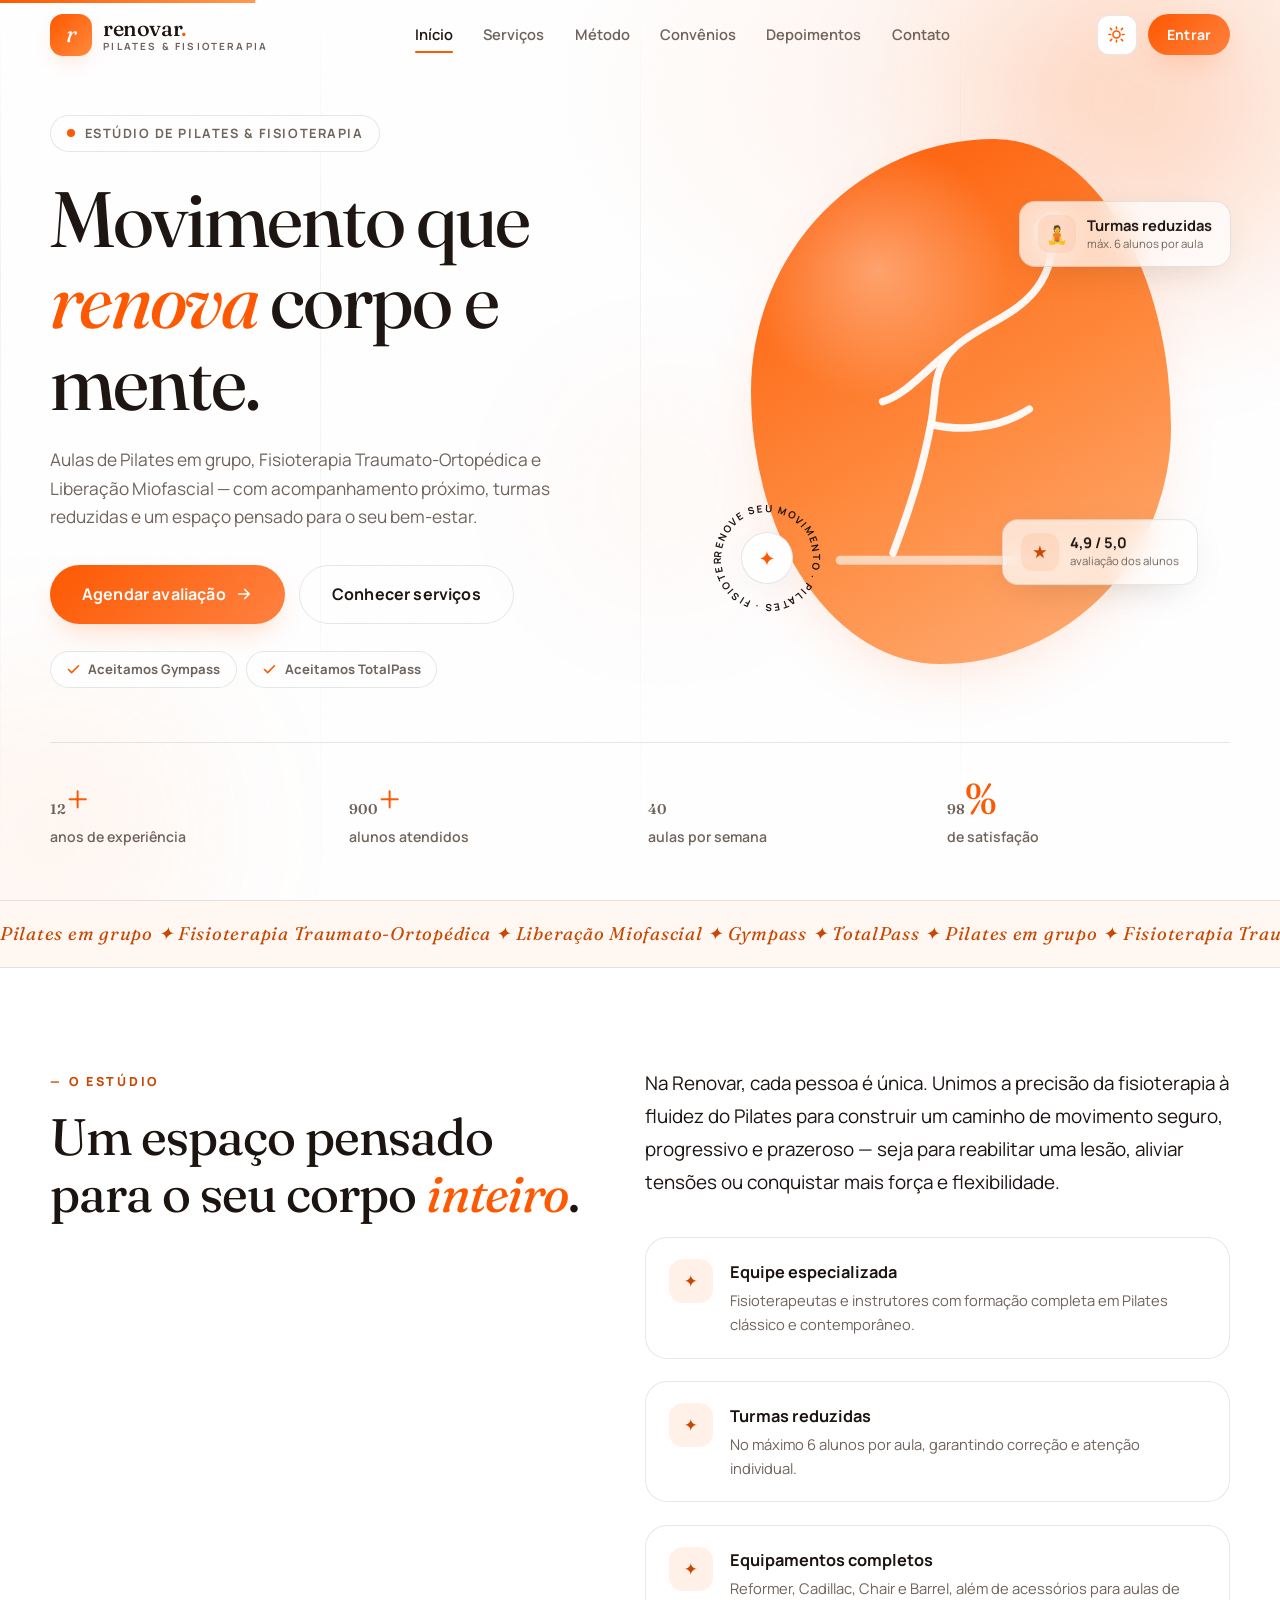
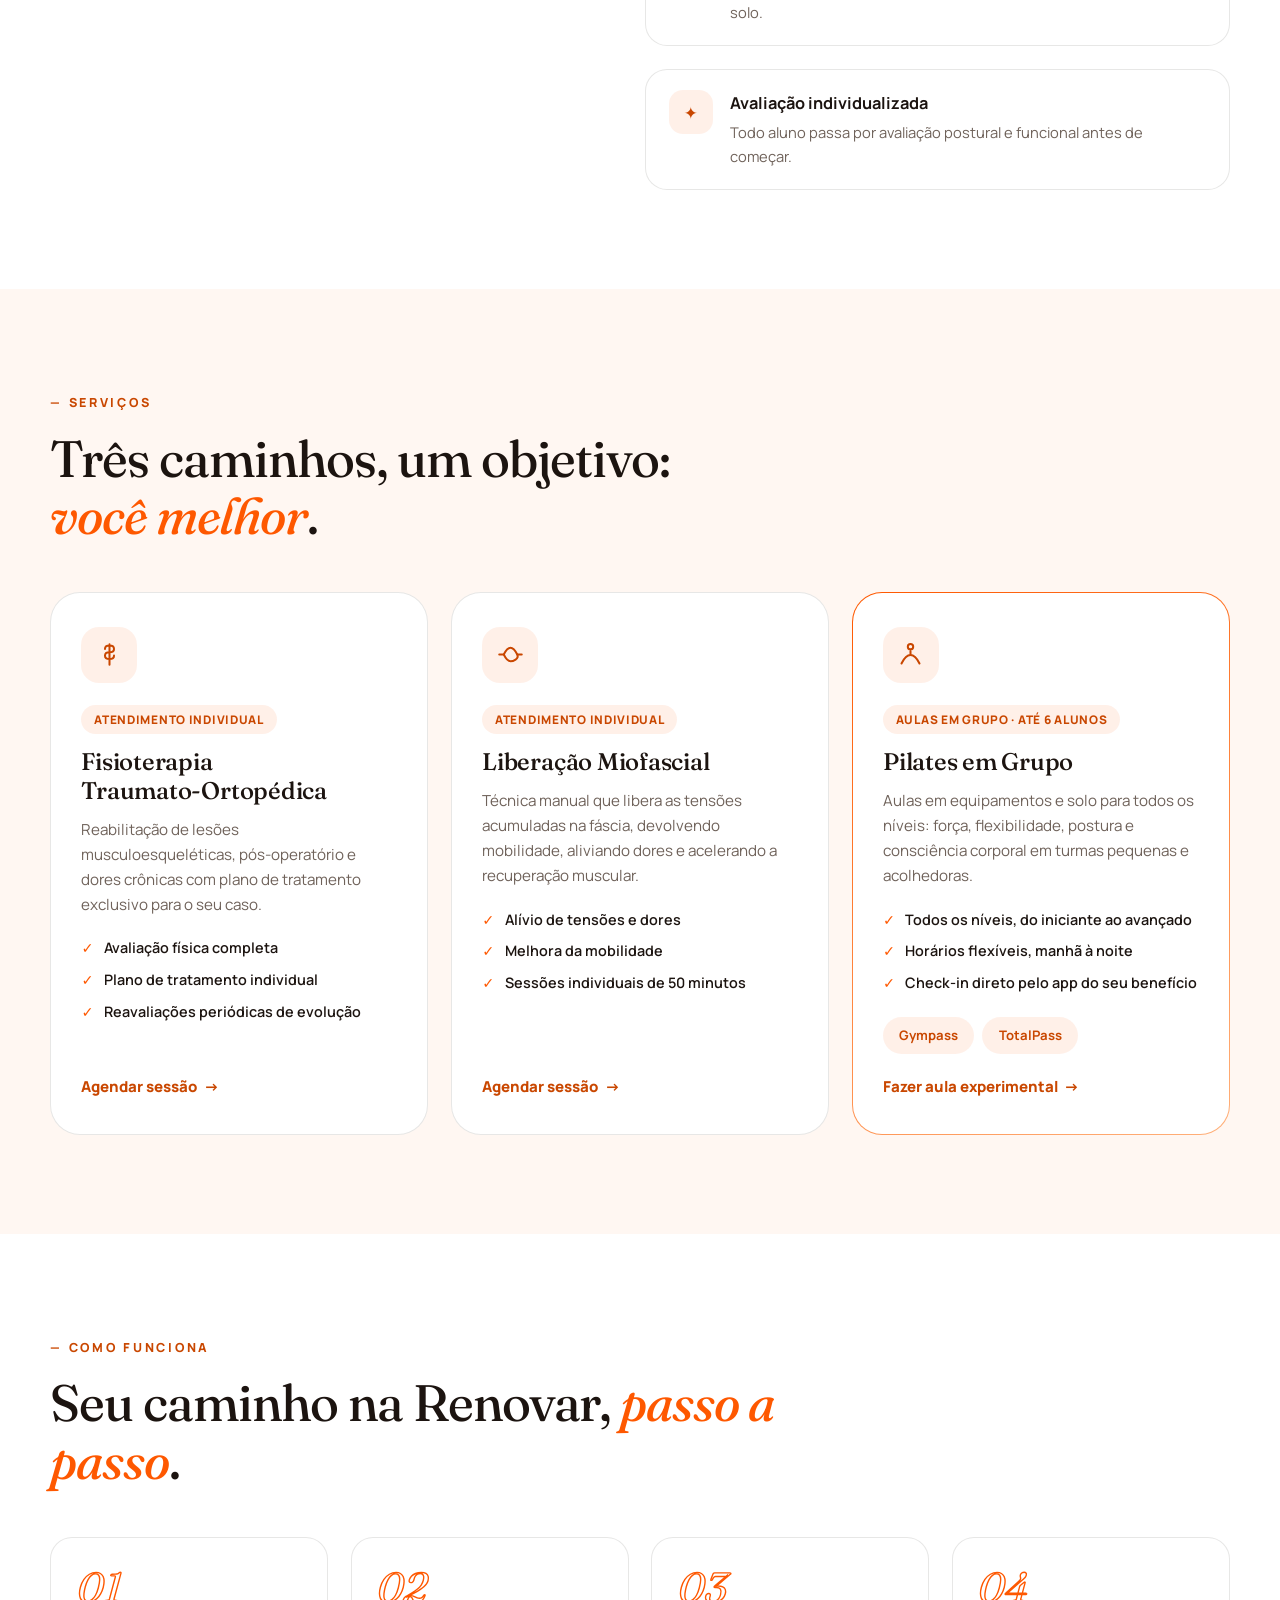
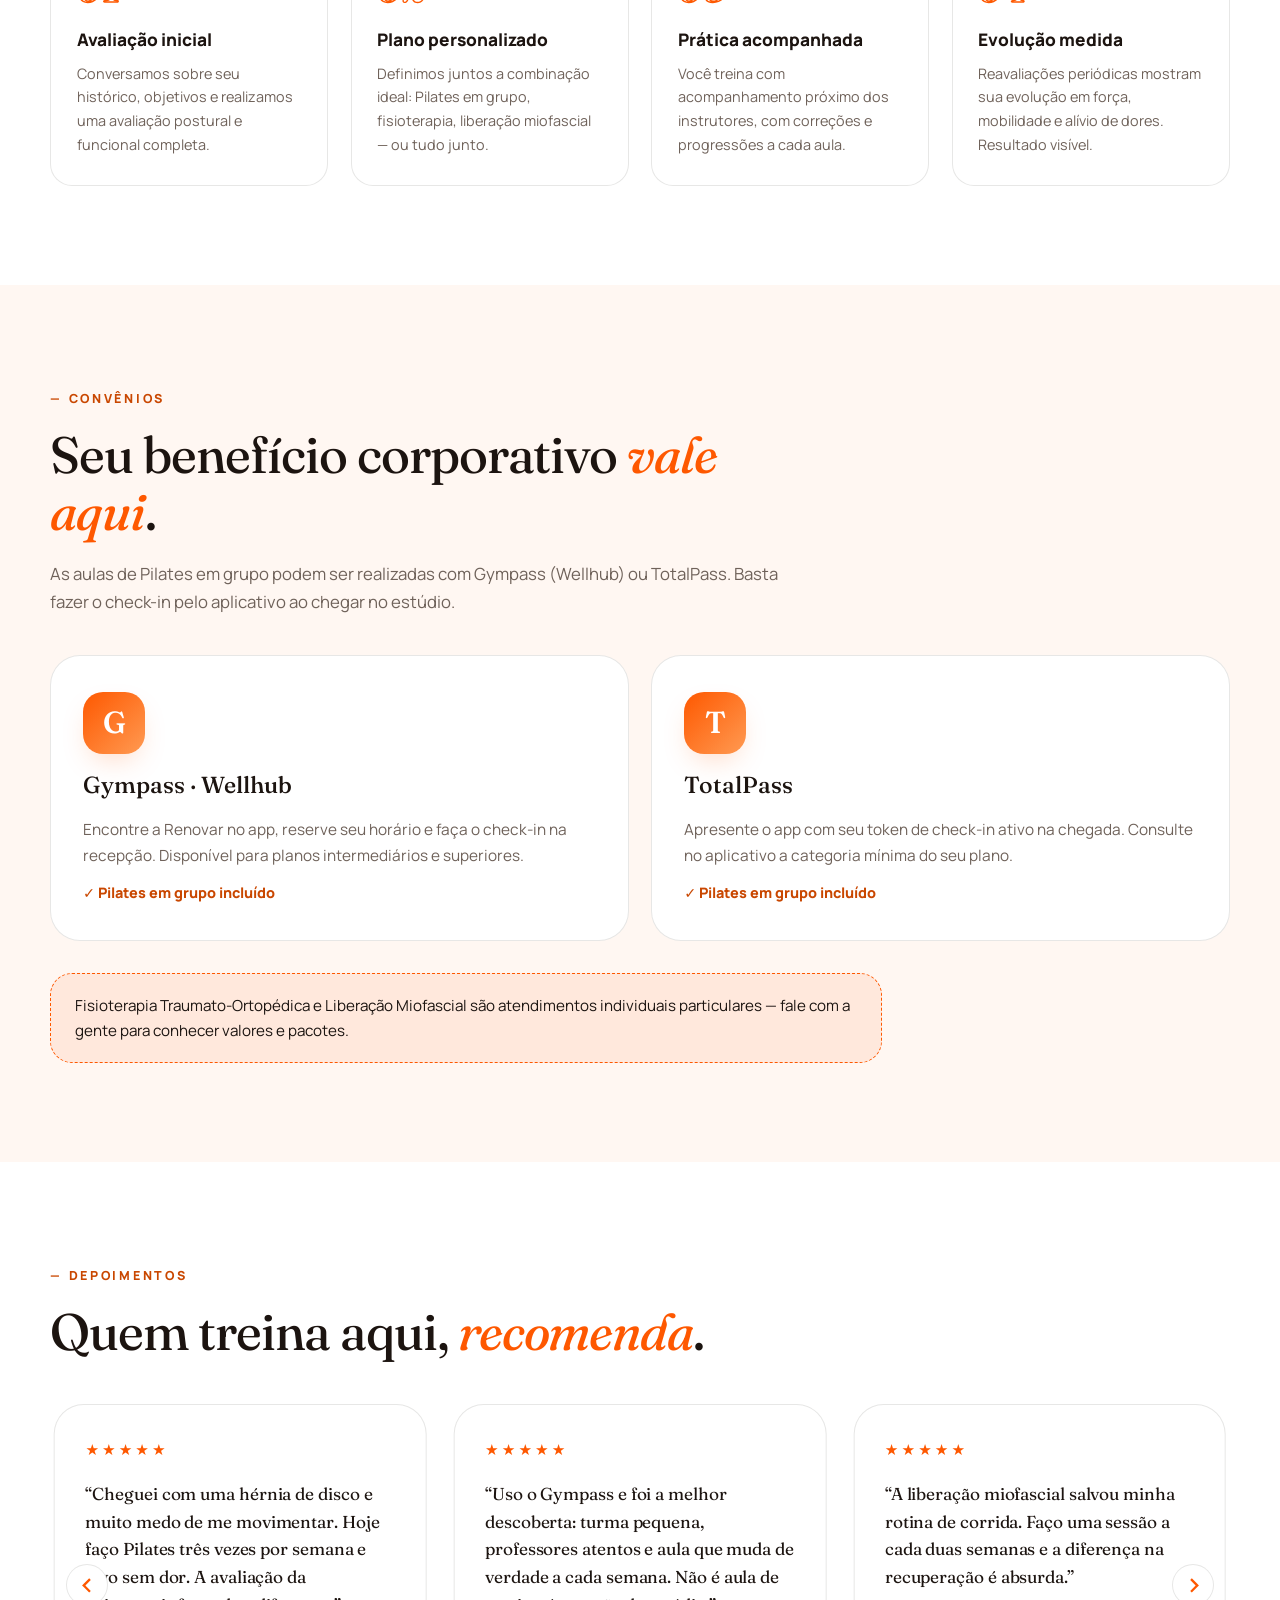
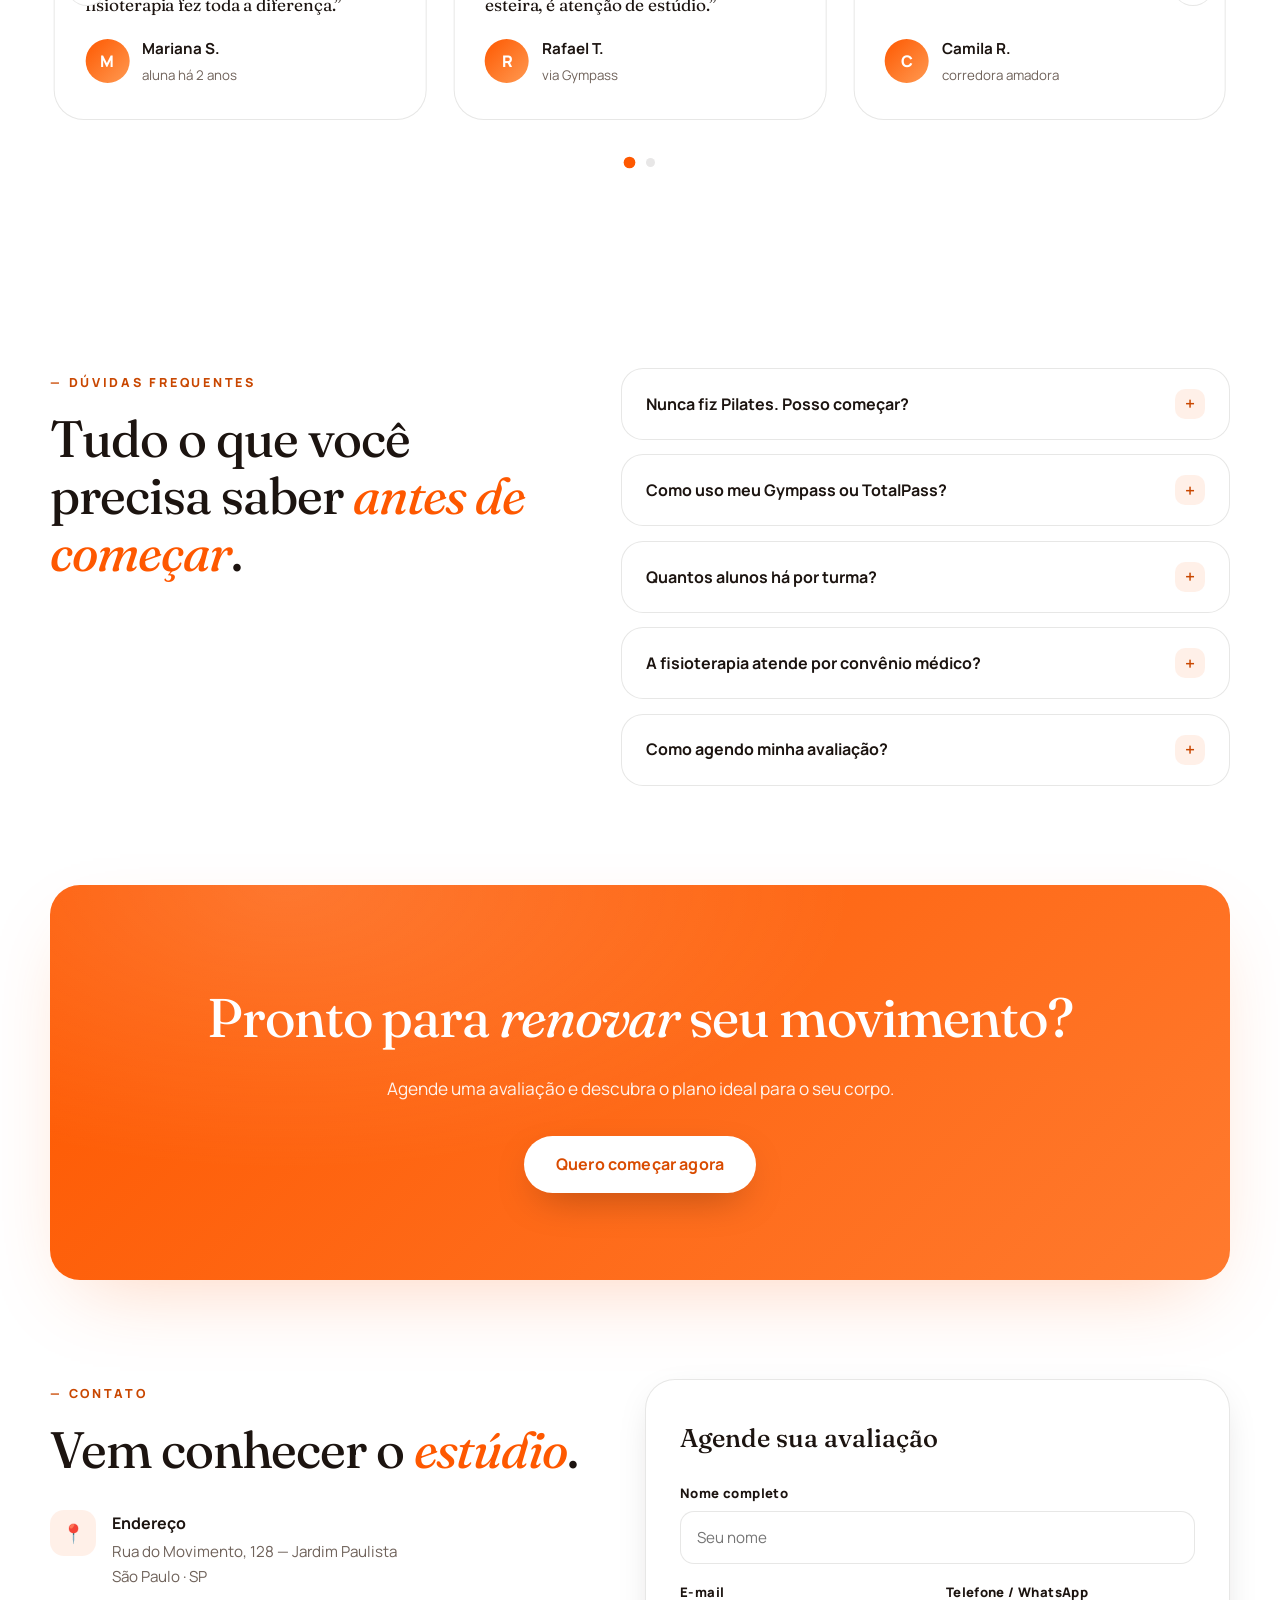
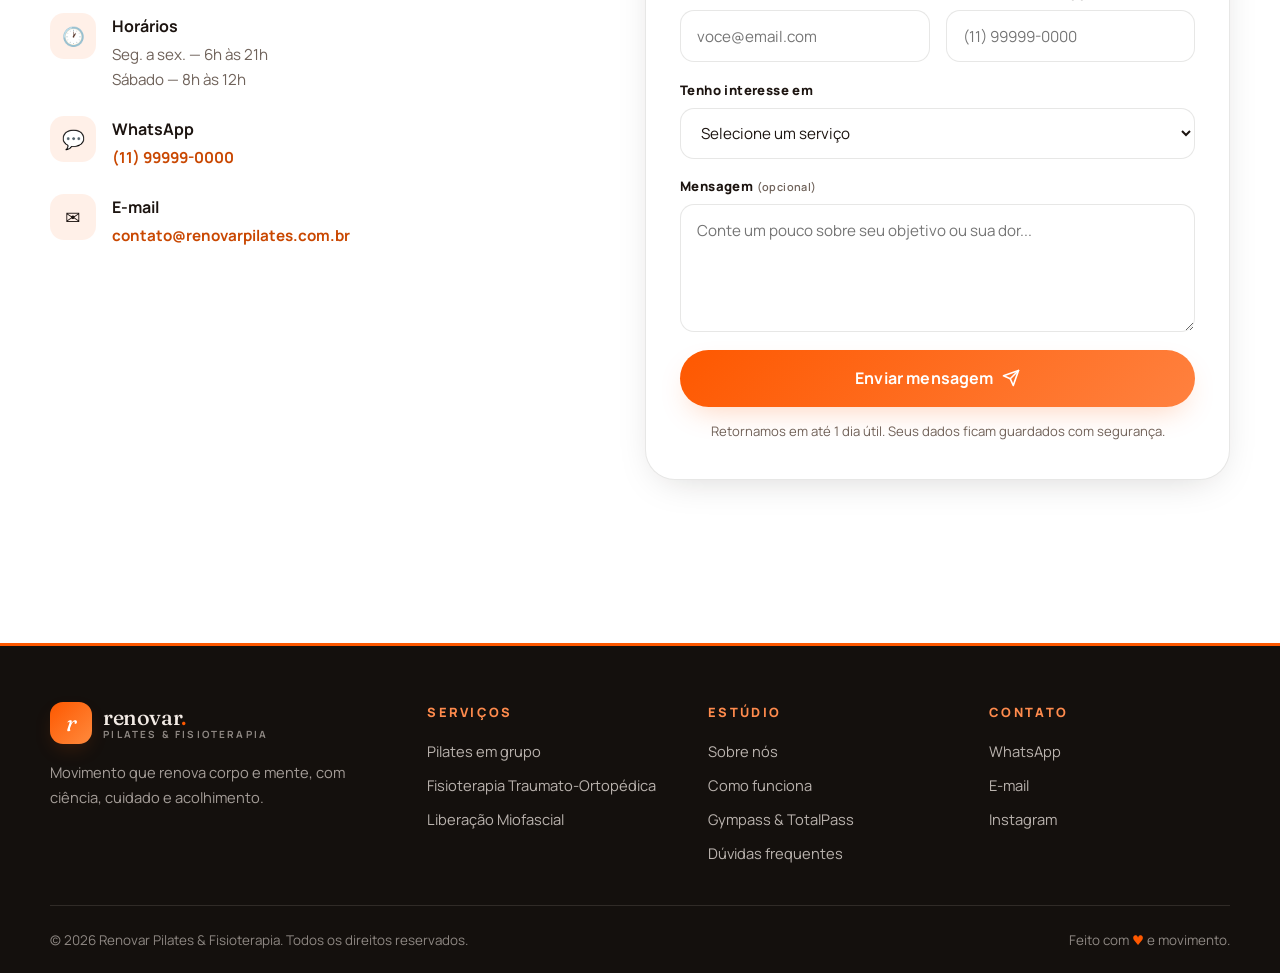
==== app.html @ 3edc1786 "Renovar Pilates & Fisioterapia: site institucional e sistema interno Site com login/registro (Supaba" ====
<!DOCTYPE html>
<html lang="pt-BR" data-theme="light">
<head>
  <meta charset="UTF-8" />
  <meta name="viewport" content="width=device-width, initial-scale=1.0" />
  <title>Renovar · Sistema</title>
  <meta name="robots" content="noindex" />
  <meta name="color-scheme" content="light dark" />
  <link rel="icon" href="data:image/svg+xml,%3Csvg xmlns='http://www.w3.org/2000/svg' viewBox='0 0 64 64'%3E%3Crect width='64' height='64' rx='16' fill='%23FE5800'/%3E%3Ctext x='32' y='44' font-family='Georgia,serif' font-style='italic' font-size='36' fill='white' text-anchor='middle'%3Er%3C/text%3E%3C/svg%3E" />

  <!-- Aplica o tema salvo antes da primeira pintura (evita flash) -->
  <script>
    (function () {
      try {
        var t = localStorage.getItem('renovar-theme');
        if (t !== 'light' && t !== 'dark') {
          t = window.matchMedia('(prefers-color-scheme: dark)').matches ? 'dark' : 'light';
        }
        document.documentElement.setAttribute('data-theme', t);
      } catch (e) {}
    })();
  </script>

  <link rel="preconnect" href="https://fonts.googleapis.com" />
  <link rel="preconnect" href="https://fonts.gstatic.com" crossorigin />
  <link href="https://fonts.googleapis.com/css2?family=Fraunces:ital,opsz,wght@0,9..144,300..700;1,9..144,300..700&family=Manrope:wght@400;500;600;700;800&display=swap" rel="stylesheet" />
  <link rel="stylesheet" href="css/app.css" />
</head>
<body>
  <!-- Tela de verificação (sessão / 2FA) -->
  <div class="gate" id="gate">
    <div class="gate-card">
      <div class="gate-logo">r</div>
      <h2>Carregando seu espaço…</h2>
      <p>Verificando sua sessão com segurança.</p>
    </div>
  </div>

  <div class="app-shell">
    <!-- Sidebar -->
    <aside class="sidebar" id="sidebar">
      <a class="sidebar-logo" href="#">
        <span class="mark">r</span>
        <span><strong>renovar<i>.</i></strong><small>sistema interno</small></span>
      </a>
      <nav class="side-nav" id="side-nav" aria-label="Menu do sistema"></nav>
    </aside>

    <!-- Conteúdo -->
    <main class="app-main">
      <header class="topbar">
        <button class="icon-btn menu-btn" id="btn-menu" aria-label="Abrir menu">
          <svg viewBox="0 0 24 24" fill="none" stroke="currentColor" stroke-width="2.2" stroke-linecap="round"><path d="M4 7h16M4 12h16M4 17h16"/></svg>
        </button>
        <h1 id="page-title">Renovar</h1>
        <button class="icon-btn" id="btn-theme" aria-label="Alternar tema" title="Tema claro/escuro">
          <svg viewBox="0 0 24 24" fill="none" stroke="currentColor" stroke-width="2" stroke-linecap="round"><circle cx="12" cy="12" r="4.5"/><path d="M12 2.5v2.2M12 19.3v2.2M4.3 4.3l1.6 1.6M18.1 18.1l1.6 1.6M2.5 12h2.2M19.3 12h2.2M4.3 19.7l1.6-1.6M18.1 5.9l1.6-1.6"/></svg>
        </button>
        <button class="icon-btn" id="btn-copilot" aria-label="Abrir Copilot IA" title="Copilot IA">
          <svg viewBox="0 0 24 24" fill="none" stroke="currentColor" stroke-width="2" stroke-linecap="round" stroke-linejoin="round"><path d="M12 2l1.9 5.7L20 9.6l-5.4 3.4L16 19l-4-3.4L8 19l1.4-6L4 9.6l6.1-1.9L12 2z"/></svg>
        </button>
        <div class="notif-wrap">
          <button class="icon-btn" id="btn-bell" aria-label="Notificações">
            <svg viewBox="0 0 24 24" fill="none" stroke="currentColor" stroke-width="2" stroke-linecap="round" stroke-linejoin="round"><path d="M18 8a6 6 0 1 0-12 0c0 7-3 9-3 9h18s-3-2-3-9M13.7 21a2 2 0 0 1-3.4 0"/></svg>
            <span class="badge" id="notif-badge" hidden>0</span>
          </button>
          <div class="notif-panel" id="notif-panel" hidden>
            <h4>Notificações</h4>
            <div id="notif-list"></div>
          </div>
        </div>
        <div class="profile-wrap">
          <button class="avatar-btn" id="btn-profile" aria-haspopup="true" aria-expanded="false" aria-label="Menu do perfil">
            <span class="avatar" id="top-avatar">·</span>
          </button>
          <div class="profile-panel" id="profile-panel" hidden>
            <div class="profile-panel-head">
              <span class="avatar" id="profile-avatar-lg">·</span>
              <div style="min-width:0">
                <strong id="profile-name">—</strong>
                <span class="role-chip" id="profile-role" style="display:inline-block;margin:.15rem 0 .25rem">—</span>
                <small id="profile-email" style="display:block;word-break:break-all">—</small>
              </div>
            </div>
            <hr />
            <button class="profile-item" id="pf-ver-perfil">
              <svg viewBox="0 0 24 24" width="16" height="16" fill="none" stroke="currentColor" stroke-width="2" stroke-linecap="round" stroke-linejoin="round"><circle cx="12" cy="8" r="4"/><path d="M4 21c0-4 3.6-7 8-7s8 3 8 7"/></svg>
              Ver perfil
            </button>
            <button class="profile-item" id="pf-config">
              <svg viewBox="0 0 24 24" width="16" height="16" fill="none" stroke="currentColor" stroke-width="2" stroke-linecap="round" stroke-linejoin="round"><circle cx="12" cy="12" r="3"/><path d="M19.4 15a1.7 1.7 0 0 0 .3 1.9l.1.1a2 2 0 1 1-2.9 2.9l-.1-.1a1.7 1.7 0 0 0-1.9-.3 1.7 1.7 0 0 0-1 1.5V21a2 2 0 1 1-4 0v-.2a1.7 1.7 0 0 0-1.1-1.5 1.7 1.7 0 0 0-1.9.3l-.1.1a2 2 0 1 1-2.9-2.9l.1-.1a1.7 1.7 0 0 0 .3-1.9 1.7 1.7 0 0 0-1.5-1H3a2 2 0 1 1 0-4h.2A1.7 1.7 0 0 0 4.7 8.6a1.7 1.7 0 0 0-.3-1.9l-.1-.1a2 2 0 1 1 2.9-2.9l.1.1a1.7 1.7 0 0 0 1.9.3h.1a1.7 1.7 0 0 0 1-1.5V2a2 2 0 1 1 4 0v.2a1.7 1.7 0 0 0 1 1.5h.1a1.7 1.7 0 0 0 1.9-.3l.1-.1a2 2 0 1 1 2.9 2.9l-.1.1a1.7 1.7 0 0 0-.3 1.9v.1a1.7 1.7 0 0 0 1.5 1h.2a2 2 0 1 1 0 4h-.2a1.7 1.7 0 0 0-1.5 1Z"/></svg>
              Configurações
            </button>
            <button class="profile-item" id="pf-trocar">
              <svg viewBox="0 0 24 24" width="16" height="16" fill="none" stroke="currentColor" stroke-width="2" stroke-linecap="round" stroke-linejoin="round"><path d="M17 2l4 4-4 4M3 11V9a4 4 0 0 1 4-4h14M7 22l-4-4 4-4M21 13v2a4 4 0 0 1-4 4H3"/></svg>
              Trocar de conta
            </button>
            <hr />
            <button class="profile-item danger" id="pf-sair">
              <svg viewBox="0 0 24 24" width="16" height="16" fill="none" stroke="currentColor" stroke-width="2" stroke-linecap="round" stroke-linejoin="round"><path d="M9 21H5a2 2 0 0 1-2-2V5a2 2 0 0 1 2-2h4"/><path d="m16 17 5-5-5-5M21 12H9"/></svg>
              Sair
            </button>
          </div>
        </div>
      </header>
      <div id="view" aria-live="polite"></div>
    </main>
  </div>

  <div class="toast-root" id="toast-root" aria-live="polite"></div>

  <!-- Bibliotecas vendorizadas (GSAP · Chart.js MIT · supabase-js MIT) -->
  <script src="js/vendor/gsap.min.js" defer></script>
  <script src="js/vendor/chart.umd.min.js" defer></script>
  <script src="js/vendor/supabase.min.js" defer></script>

  <script src="js/config.js" defer></script>
  <script src="js/app/core.js" defer></script>
  <script src="js/app/aluno.js" defer></script>
  <script src="js/app/dashboard.js" defer></script>
  <script src="js/app/projetos.js" defer></script>
  <script src="js/app/wiki.js" defer></script>
  <script src="js/app/atendimento.js" defer></script>
  <script src="js/app/ia.js" defer></script>
  <script src="js/app/admin.js" defer></script>
</body>
</html>
---- css/app.css ----
/* ============================================================
   Renovar — Sistema interno (área do aluno + gestão)
   Tokens compartilham a identidade do site (#FE5800 + branco)
   ============================================================ */

:root {
  --font-display: 'Fraunces', Georgia, serif;
  --font-body: 'Manrope', system-ui, sans-serif;

  --bg: #f7f4f1;
  --surface: #ffffff;
  --surface-2: #fff3ec;
  --text: #1c1410;
  --text-soft: #6f625a;
  --line: rgba(28, 20, 16, 0.1);

  --brand: #fe5800;
  --brand-hover: #e14e00;
  --brand-ink: #c94700;
  --brand-soft: rgba(254, 88, 0, 0.09);
  --brand-glow: rgba(254, 88, 0, 0.28);

  --ok: #2e9e5b;
  --ok-soft: rgba(46, 158, 91, 0.12);
  --warn: #b97a0a;
  --warn-soft: rgba(245, 165, 36, 0.16);
  --danger: #d93843;
  --danger-soft: rgba(229, 72, 77, 0.1);

  /* paleta de gráficos validada (claro): receita / despesa */
  --chart-1: #e14e00;
  --chart-2: #2e6fed;

  --sidebar-w: 250px;
  --radius: 16px;
  --radius-lg: 22px;
  --shadow: 0 10px 40px -18px rgba(28, 20, 16, 0.22);
}

[data-theme='dark'] {
  --bg: #120e0b;
  --surface: #1b1411;
  --surface-2: #251a14;
  --text: #f6efea;
  --text-soft: #b3a59c;
  --line: rgba(246, 239, 234, 0.12);

  --brand: #ff6d24;
  --brand-hover: #ff813f;
  --brand-ink: #ff8b4d;
  --brand-soft: rgba(255, 109, 36, 0.13);
  --brand-glow: rgba(255, 109, 36, 0.3);

  --ok: #4cc783;
  --ok-soft: rgba(76, 199, 131, 0.14);
  --warn: #f5a524;
  --warn-soft: rgba(245, 165, 36, 0.16);
  --danger: #ff6b74;
  --danger-soft: rgba(255, 107, 116, 0.12);

  /* paleta de gráficos validada (escuro) */
  --chart-1: #ea5a0c;
  --chart-2: #4e7fe0;

  --shadow: 0 10px 40px -18px rgba(0, 0, 0, 0.6);
}

* { box-sizing: border-box; margin: 0; padding: 0; }

body {
  font-family: var(--font-body);
  background: var(--bg);
  color: var(--text);
  line-height: 1.6;
  -webkit-font-smoothing: antialiased;
  transition: background-color 0.4s ease, color 0.4s ease;
}

a { color: inherit; text-decoration: none; }
button { font: inherit; color: inherit; background: none; border: 0; cursor: pointer; }
::selection { background: var(--brand); color: #fff; }
:focus-visible { outline: 2px solid var(--brand); outline-offset: 2px; border-radius: 6px; }

/* ---------- Tela de carregamento / bloqueio (guard + 2FA) ---------- */
.gate {
  position: fixed; inset: 0; z-index: 200;
  display: grid; place-items: center;
  background: var(--bg);
}
.gate-card { text-align: center; max-width: 380px; padding: 2rem; }
.gate-logo {
  display: grid; place-items: center; width: 64px; height: 64px; margin: 0 auto 1.2rem;
  border-radius: 20px; background: linear-gradient(135deg, #fe5800, #ff8a3d);
  color: #fff; font-family: var(--font-display); font-style: italic; font-size: 2rem;
  animation: gate-pulse 1.6s ease-in-out infinite;
}
@keyframes gate-pulse { 50% { transform: scale(1.07); box-shadow: 0 0 0 14px transparent; } }
.gate h2 { font-family: var(--font-display); font-weight: 500; margin-bottom: 0.4rem; }
.gate p { color: var(--text-soft); font-size: 0.92rem; margin-bottom: 1.2rem; }
.gate input {
  width: 100%; text-align: center; letter-spacing: 0.5em; font-size: 1.4rem; font-weight: 800;
  padding: 0.7rem; border-radius: 14px; border: 1.5px solid var(--line);
  background: var(--surface); color: var(--text); margin-bottom: 0.9rem;
}
.gate input:focus { outline: none; border-color: var(--brand); }

/* ---------- Layout base ---------- */
.app-shell { display: flex; min-height: 100vh; }

.sidebar {
  position: fixed; inset-block: 0; left: 0; z-index: 40;
  width: var(--sidebar-w);
  display: flex; flex-direction: column;
  background: var(--surface);
  border-right: 1px solid var(--line);
  padding: 1.2rem 0.9rem;
  transition: transform 0.35s cubic-bezier(0.22, 1, 0.36, 1);
}

.sidebar-logo { display: flex; align-items: center; gap: 0.65rem; padding: 0.2rem 0.6rem 1.1rem; }
.sidebar-logo .mark {
  display: grid; place-items: center; width: 38px; height: 38px; border-radius: 12px;
  background: linear-gradient(135deg, #fe5800, #ff8a3d); color: #fff;
  font-family: var(--font-display); font-style: italic; font-size: 1.3rem;
}
.sidebar-logo strong { font-family: var(--font-display); font-weight: 500; font-size: 1.2rem; }
.sidebar-logo strong i { color: var(--brand); font-style: normal; }
.sidebar-logo small { display: block; font-size: 0.58rem; font-weight: 800; letter-spacing: 0.2em; text-transform: uppercase; color: var(--text-soft); }

.side-nav { display: flex; flex-direction: column; gap: 0.15rem; flex: 1; overflow-y: auto; }
.side-nav .nav-group {
  font-size: 0.68rem; font-weight: 800; letter-spacing: 0.16em; text-transform: uppercase;
  color: var(--text-soft); padding: 1rem 0.6rem 0.35rem;
}
.side-nav a {
  display: flex; align-items: center; gap: 0.7rem;
  padding: 0.6rem 0.7rem; border-radius: 12px;
  font-weight: 700; font-size: 0.92rem; color: var(--text-soft);
  transition: background-color 0.2s ease, color 0.2s ease, transform 0.2s ease;
}
.side-nav a svg { width: 19px; height: 19px; flex-shrink: 0; }
.side-nav a:hover { background: var(--brand-soft); color: var(--text); transform: translateX(3px); }
.side-nav a.active { background: linear-gradient(135deg, var(--brand), #ff813f); color: #fff; box-shadow: 0 8px 20px -8px var(--brand-glow); }

/* ---------- Menu do perfil (avatar do topo) ---------- */
.profile-wrap { position: relative; }
.avatar-btn { border-radius: 50%; line-height: 0; transition: box-shadow 0.2s ease, transform 0.2s ease; }
.avatar-btn:hover { box-shadow: 0 0 0 3px var(--brand-soft); }
.profile-panel {
  position: absolute; top: calc(100% + 10px); right: 0; width: 260px;
  padding: 0.7rem; border-radius: var(--radius);
  border: 1px solid var(--line); background: var(--surface); box-shadow: var(--shadow); z-index: 50;
}
.profile-panel-head { display: flex; align-items: center; gap: 0.65rem; padding: 0.3rem 0.4rem 0.5rem; }
.profile-panel-head strong { display: block; font-size: 0.92rem; line-height: 1.25; }
.profile-panel hr { border: 0; border-top: 1px solid var(--line); margin: 0.5rem 0; }
.profile-item {
  display: flex; align-items: center; gap: 0.6rem; width: 100%; text-align: left;
  padding: 0.55rem 0.65rem; border-radius: 10px; font-size: 0.88rem; font-weight: 700;
  color: var(--text); transition: background-color 0.2s ease, color 0.2s ease;
}
.profile-item svg { flex-shrink: 0; color: var(--text-soft); transition: color 0.2s ease; }
.profile-item:hover { background: var(--brand-soft); color: var(--brand-ink); }
.profile-item:hover svg { color: var(--brand-ink); }
.profile-item.danger:hover { background: var(--danger-soft); color: var(--danger); }
.profile-item.danger:hover svg { color: var(--danger); }
.role-chip {
  display: inline-block; padding: 0.05rem 0.5rem; border-radius: 999px;
  background: var(--brand-soft); color: var(--brand-ink);
  font-size: 0.66rem; font-weight: 800; letter-spacing: 0.06em; text-transform: uppercase;
}

.app-main { flex: 1; margin-left: var(--sidebar-w); min-width: 0; display: flex; flex-direction: column; }

/* ---------- Topbar ---------- */
.topbar {
  position: sticky; top: 0; z-index: 30;
  display: flex; align-items: center; gap: 0.9rem;
  padding: 0.8rem 1.6rem;
  background: color-mix(in srgb, var(--bg) 78%, transparent);
  -webkit-backdrop-filter: blur(14px); backdrop-filter: blur(14px);
  border-bottom: 1px solid var(--line);
}
.topbar h1 { font-family: var(--font-display); font-weight: 500; font-size: 1.45rem; letter-spacing: -0.01em; flex: 1; min-width: 0; white-space: nowrap; overflow: hidden; text-overflow: ellipsis; }
.icon-btn {
  position: relative; display: grid; place-items: center;
  width: 40px; height: 40px; border-radius: 12px;
  border: 1px solid var(--line); background: var(--surface);
  color: var(--text-soft); transition: border-color 0.2s ease, color 0.2s ease, transform 0.2s ease;
}
.icon-btn:hover { border-color: var(--brand); color: var(--brand-ink); transform: translateY(-1px); }
.icon-btn svg { width: 19px; height: 19px; }
.icon-btn .badge {
  position: absolute; top: -5px; right: -5px; min-width: 18px; height: 18px;
  display: grid; place-items: center; padding: 0 4px;
  border-radius: 999px; background: var(--brand); color: #fff;
  font-size: 0.66rem; font-weight: 800;
}
.avatar {
  display: grid; place-items: center; width: 38px; height: 38px; border-radius: 50%;
  background: linear-gradient(135deg, var(--brand), #ff9a52); color: #fff;
  font-weight: 800; font-size: 0.9rem; overflow: hidden; flex-shrink: 0;
}
.avatar img { width: 100%; height: 100%; object-fit: cover; }

/* dropdown de notificações */
.notif-wrap { position: relative; }
.notif-panel {
  position: absolute; top: calc(100% + 10px); right: 0; width: 340px; max-height: 420px;
  overflow-y: auto; padding: 0.7rem; border-radius: var(--radius);
  border: 1px solid var(--line); background: var(--surface); box-shadow: var(--shadow); z-index: 50;
}
.notif-panel h4 { font-size: 0.8rem; font-weight: 800; letter-spacing: 0.1em; text-transform: uppercase; color: var(--text-soft); padding: 0.3rem 0.5rem 0.6rem; }
.notif-item {
  display: block; width: 100%; text-align: left; padding: 0.6rem 0.65rem; border-radius: 10px;
  font-size: 0.86rem; line-height: 1.45; transition: background-color 0.2s ease;
}
.notif-item:hover { background: var(--brand-soft); }
.notif-item.unread { background: var(--surface-2); }
.notif-item small { color: var(--text-soft); display: block; font-size: 0.74rem; }
.notif-empty { text-align: center; color: var(--text-soft); font-size: 0.86rem; padding: 1.2rem 0.5rem; }

/* ---------- Conteúdo / view ---------- */
#view { padding: 1.6rem; max-width: 1240px; width: 100%; margin: 0 auto; }
.view-head { display: flex; align-items: center; justify-content: space-between; flex-wrap: wrap; gap: 0.9rem; margin-bottom: 1.4rem; }
.view-head h2 { font-family: var(--font-display); font-weight: 500; font-size: 1.7rem; letter-spacing: -0.01em; }
.view-head p { color: var(--text-soft); font-size: 0.92rem; }

/* ---------- Botões / campos (compartilhado c/ landing) ---------- */
.btn {
  display: inline-flex; align-items: center; justify-content: center; gap: 0.5rem;
  padding: 0.65rem 1.3rem; border-radius: 999px; font-weight: 700; font-size: 0.92rem;
  transition: transform 0.2s ease, box-shadow 0.2s ease, background-color 0.2s ease, border-color 0.2s ease;
}
.btn:disabled { opacity: 0.55; cursor: not-allowed; }
.btn-primary { background: linear-gradient(135deg, var(--brand), #ff813f); color: #fff; box-shadow: 0 10px 26px -10px var(--brand-glow); }
.btn-primary:hover { transform: translateY(-2px); }
.btn-ghost { border: 1.5px solid var(--line); }
.btn-ghost:hover { border-color: var(--brand); color: var(--brand-ink); }
.btn-danger { background: var(--danger-soft); color: var(--danger); }
.btn-sm { padding: 0.45rem 0.95rem; font-size: 0.84rem; }
.btn-block { width: 100%; }

.field { display: flex; flex-direction: column; gap: 0.35rem; margin-bottom: 1rem; flex: 1; }
.field-row { display: flex; gap: 0.9rem; }
.field label { font-size: 0.8rem; font-weight: 800; }
.field label small { font-weight: 600; color: var(--text-soft); }
.field input, .field select, .field textarea {
  font: inherit; font-size: 0.93rem; color: var(--text);
  padding: 0.7rem 0.9rem; border-radius: 12px;
  border: 1.5px solid var(--line); background: var(--surface); width: 100%;
  transition: border-color 0.2s ease, box-shadow 0.2s ease;
}
.field textarea { resize: vertical; min-height: 90px; }
.field input:focus, .field select:focus, .field textarea:focus {
  outline: none; border-color: var(--brand); box-shadow: 0 0 0 4px var(--brand-soft);
}

/* ---------- Cards / grids ---------- */
.card {
  background: var(--surface); border: 1px solid var(--line);
  border-radius: var(--radius-lg); padding: 1.4rem;
}
.card + .card { margin-top: 1.2rem; }
.card h3 { font-size: 1.02rem; font-weight: 800; margin-bottom: 0.9rem; }
.grid-2 { display: grid; grid-template-columns: 1fr 1fr; gap: 1.2rem; }
.grid-3 { display: grid; grid-template-columns: repeat(3, 1fr); gap: 1.2rem; }
.grid-4 { display: grid; grid-template-columns: repeat(4, 1fr); gap: 1.2rem; }

/* KPI (stat tiles) */
.kpi { display: flex; flex-direction: column; gap: 0.25rem; }
.kpi .kpi-label { font-size: 0.78rem; font-weight: 800; letter-spacing: 0.08em; text-transform: uppercase; color: var(--text-soft); }
.kpi .kpi-value { font-family: var(--font-display); font-weight: 500; font-size: clamp(1.5rem, 2.6vw, 2.1rem); line-height: 1.15; }
.kpi .kpi-delta { display: inline-flex; align-items: center; gap: 0.3rem; width: fit-content; font-size: 0.78rem; font-weight: 800; padding: 0.12rem 0.55rem; border-radius: 999px; }
.kpi-delta.up { background: var(--ok-soft); color: var(--ok); }
.kpi-delta.down { background: var(--danger-soft); color: var(--danger); }
.kpi-delta.flat { background: var(--brand-soft); color: var(--brand-ink); }

.chart-box { position: relative; height: 300px; }
.chart-box.tall { height: 340px; }

/* ---------- Badges de status ---------- */
.tag {
  display: inline-flex; align-items: center; gap: 0.32rem;
  padding: 0.16rem 0.62rem; border-radius: 999px;
  font-size: 0.74rem; font-weight: 800; letter-spacing: 0.03em; white-space: nowrap;
}
.tag-ok { background: var(--ok-soft); color: var(--ok); }
.tag-warn { background: var(--warn-soft); color: var(--warn); }
.tag-danger { background: var(--danger-soft); color: var(--danger); }
.tag-brand { background: var(--brand-soft); color: var(--brand-ink); }
.tag-muted { background: var(--line); color: var(--text-soft); }

/* ---------- Tabelas ---------- */
.table-wrap { overflow-x: auto; border-radius: var(--radius); border: 1px solid var(--line); background: var(--surface); }
table.tbl { width: 100%; border-collapse: collapse; font-size: 0.9rem; }
.tbl th {
  text-align: left; padding: 0.75rem 1rem; font-size: 0.74rem; font-weight: 800;
  letter-spacing: 0.08em; text-transform: uppercase; color: var(--text-soft);
  border-bottom: 1px solid var(--line); white-space: nowrap;
}
.tbl td { padding: 0.72rem 1rem; border-bottom: 1px solid var(--line); vertical-align: middle; }
.tbl tr:last-child td { border-bottom: 0; }
.tbl tbody tr { transition: background-color 0.15s ease; }
.tbl tbody tr:hover { background: var(--brand-soft); }
.num { text-align: right; font-variant-numeric: tabular-nums; }

/* ---------- Kanban ---------- */
.kanban { display: grid; grid-auto-flow: column; grid-auto-columns: minmax(265px, 1fr); gap: 1rem; overflow-x: auto; padding-bottom: 0.8rem; align-items: start; }
.kb-col { background: var(--surface); border: 1px solid var(--line); border-radius: var(--radius-lg); padding: 0.9rem; min-height: 220px; }
.kb-col.drop-hover { border-color: var(--brand); background: var(--brand-soft); }
.kb-col-head { display: flex; align-items: center; justify-content: space-between; margin-bottom: 0.8rem; padding: 0 0.2rem; }
.kb-col-head h4 { font-size: 0.82rem; font-weight: 800; letter-spacing: 0.1em; text-transform: uppercase; color: var(--text-soft); display: flex; align-items: center; gap: 0.45rem; }
.kb-dot { width: 9px; height: 9px; border-radius: 50%; }
.kb-count { font-size: 0.75rem; font-weight: 800; color: var(--text-soft); background: var(--bg); padding: 0.06rem 0.5rem; border-radius: 999px; }
.kb-cards { display: flex; flex-direction: column; gap: 0.65rem; min-height: 60px; }
.kb-card {
  background: var(--bg); border: 1px solid var(--line); border-radius: 14px;
  padding: 0.85rem 0.9rem; cursor: grab;
  transition: transform 0.2s ease, box-shadow 0.2s ease, border-color 0.2s ease, opacity 0.2s ease;
}
.kb-card:hover { transform: translateY(-2px); border-color: var(--brand); box-shadow: var(--shadow); }
.kb-card.dragging { opacity: 0.45; transform: rotate(2deg) scale(0.98); }
.kb-card h5 { font-size: 0.92rem; font-weight: 700; line-height: 1.35; margin-bottom: 0.45rem; }
.kb-meta { display: flex; align-items: center; gap: 0.45rem; flex-wrap: wrap; }
.kb-avatar { width: 24px; height: 24px; border-radius: 50%; display: grid; place-items: center; background: linear-gradient(135deg, var(--brand), #ff9a52); color: #fff; font-size: 0.62rem; font-weight: 800; overflow: hidden; }
.kb-avatar img { width: 100%; height: 100%; object-fit: cover; }
.deadline { font-size: 0.72rem; font-weight: 800; display: inline-flex; align-items: center; gap: 0.28rem; padding: 0.1rem 0.5rem; border-radius: 999px; background: var(--line); color: var(--text-soft); }
.deadline.soon { background: var(--warn-soft); color: var(--warn); }
.deadline.late { background: var(--danger-soft); color: var(--danger); }
.progress-mini { flex: 1 1 100%; height: 4px; border-radius: 4px; background: var(--line); overflow: hidden; }
.progress-mini span { display: block; height: 100%; border-radius: 4px; background: var(--brand); transition: width 0.4s ease; }

/* lista de projetos */
.proj-card { display: flex; flex-direction: column; gap: 0.5rem; cursor: pointer; transition: transform 0.25s ease, border-color 0.25s ease, box-shadow 0.25s ease; }
.proj-card:hover { transform: translateY(-4px); border-color: var(--brand); box-shadow: var(--shadow); }
.proj-color { width: 34px; height: 34px; border-radius: 11px; display: grid; place-items: center; color: #fff; font-weight: 800; }

/* checklist */
.check-list { display: flex; flex-direction: column; gap: 0.4rem; }
.check-item { display: flex; align-items: center; gap: 0.6rem; padding: 0.45rem 0.6rem; border-radius: 10px; background: var(--bg); font-size: 0.9rem; }
.check-item input[type='checkbox'] { width: 17px; height: 17px; accent-color: var(--brand); }
.check-item.done span { text-decoration: line-through; color: var(--text-soft); }
.check-item .rm { margin-left: auto; color: var(--text-soft); font-weight: 800; }
.check-item .rm:hover { color: var(--danger); }

/* comentários */
.comment { display: flex; gap: 0.7rem; padding: 0.7rem 0; border-bottom: 1px solid var(--line); }
.comment:last-child { border-bottom: 0; }
.comment-body strong { font-size: 0.86rem; }
.comment-body small { color: var(--text-soft); font-size: 0.74rem; margin-left: 0.4rem; }
.comment-body p { font-size: 0.9rem; margin-top: 0.15rem; }
.mention { color: var(--brand-ink); font-weight: 800; }

/* ---------- Wiki ---------- */
.wiki-search { position: relative; max-width: 560px; margin: 0 auto 1.6rem; }
.wiki-search input {
  width: 100%; font: inherit; font-size: 1rem; color: var(--text);
  padding: 0.95rem 1.2rem 0.95rem 3rem; border-radius: 999px;
  border: 1.5px solid var(--line); background: var(--surface); box-shadow: var(--shadow);
}
.wiki-search input:focus { outline: none; border-color: var(--brand); }
.wiki-search svg { position: absolute; left: 1.1rem; top: 50%; transform: translateY(-50%); width: 19px; height: 19px; color: var(--text-soft); }
.wiki-cats { display: flex; gap: 0.5rem; justify-content: center; flex-wrap: wrap; margin-bottom: 1.6rem; }
.wiki-cat { padding: 0.4rem 1.1rem; border-radius: 999px; border: 1.5px solid var(--line); font-weight: 700; font-size: 0.86rem; color: var(--text-soft); transition: all 0.2s ease; }
.wiki-cat.active, .wiki-cat:hover { border-color: var(--brand); background: var(--brand-soft); color: var(--brand-ink); }
.wiki-item { cursor: pointer; transition: transform 0.25s ease, border-color 0.25s ease, box-shadow 0.25s ease; }
.wiki-item:hover { transform: translateY(-4px); border-color: var(--brand); box-shadow: var(--shadow); }
.wiki-item h4 { font-family: var(--font-display); font-weight: 500; font-size: 1.2rem; margin: 0.5rem 0 0.35rem; }
.wiki-item p { font-size: 0.88rem; color: var(--text-soft); }

.article { max-width: 760px; margin: 0 auto; }
.article-body { font-size: 1.02rem; line-height: 1.8; }
.article-body h2 { font-family: var(--font-display); font-weight: 500; font-size: 1.7rem; margin: 1.6rem 0 0.7rem; letter-spacing: -0.01em; }
.article-body h3 { font-size: 1.15rem; font-weight: 800; margin: 1.3rem 0 0.5rem; }
.article-body p { margin-bottom: 0.9rem; }
.article-body ul, .article-body ol { margin: 0 0 0.9rem 1.4rem; }
.article-body li { margin-bottom: 0.3rem; }
.article-body blockquote { border-left: 3px solid var(--brand); padding: 0.5rem 1rem; background: var(--brand-soft); border-radius: 0 12px 12px 0; margin-bottom: 0.9rem; }
.article-body code { background: var(--surface-2); padding: 0.1rem 0.4rem; border-radius: 6px; font-size: 0.9em; }
.article-body img { max-width: 100%; border-radius: var(--radius); margin: 0.6rem 0; }
.article-body a { color: var(--brand-ink); font-weight: 700; text-decoration: underline; }
.article-body .video-embed { position: relative; aspect-ratio: 16 / 9; border-radius: var(--radius); overflow: hidden; margin: 1rem 0; background: #000; }
.article-body .video-embed iframe { position: absolute; inset: 0; width: 100%; height: 100%; border: 0; }
.article-body .file-dl {
  display: inline-flex; align-items: center; gap: 0.5rem; padding: 0.6rem 1.1rem; margin: 0.4rem 0;
  border-radius: 12px; background: var(--brand-soft); color: var(--brand-ink); font-weight: 800; text-decoration: none;
}

.editor-toolbar { display: flex; gap: 0.3rem; flex-wrap: wrap; padding: 0.5rem; border: 1.5px solid var(--line); border-bottom: 0; border-radius: 12px 12px 0 0; background: var(--surface); }
.editor-toolbar button { padding: 0.35rem 0.7rem; border-radius: 8px; font-weight: 800; font-size: 0.84rem; color: var(--text-soft); }
.editor-toolbar button:hover { background: var(--brand-soft); color: var(--brand-ink); }
.editor-area {
  width: 100%; min-height: 380px; font-family: ui-monospace, 'Cascadia Code', monospace;
  font-size: 0.92rem; line-height: 1.7; color: var(--text);
  padding: 1rem; border: 1.5px solid var(--line); border-radius: 0 0 12px 12px;
  background: var(--surface); resize: vertical;
}
.editor-area:focus { outline: none; border-color: var(--brand); }
.version-item { display: flex; align-items: center; justify-content: space-between; gap: 0.8rem; padding: 0.7rem 0.4rem; border-bottom: 1px solid var(--line); font-size: 0.9rem; }
.version-item:last-child { border-bottom: 0; }

/* ---------- Helpdesk ---------- */
.inbox { display: grid; grid-template-columns: 330px 1fr; gap: 1.2rem; align-items: start; }
.inbox-list { display: flex; flex-direction: column; gap: 0.55rem; max-height: 72vh; overflow-y: auto; padding-right: 0.2rem; }
.ticket-item { padding: 0.85rem 1rem; border-radius: 14px; border: 1px solid var(--line); background: var(--surface); cursor: pointer; transition: border-color 0.2s ease, transform 0.2s ease; }
.ticket-item:hover, .ticket-item.active { border-color: var(--brand); }
.ticket-item.active { background: var(--brand-soft); }
.ticket-item h5 { font-size: 0.9rem; margin: 0.25rem 0 0.1rem; }
.ticket-item p { font-size: 0.8rem; color: var(--text-soft); overflow: hidden; text-overflow: ellipsis; white-space: nowrap; }
.canal { display: inline-flex; align-items: center; gap: 0.3rem; font-size: 0.7rem; font-weight: 800; letter-spacing: 0.05em; text-transform: uppercase; }
.canal.whatsapp { color: var(--ok); }
.canal.email { color: var(--chart-2); }
.canal.chat { color: var(--brand-ink); }

.thread { display: flex; flex-direction: column; height: 72vh; }
.thread-head { display: flex; align-items: center; justify-content: space-between; gap: 0.8rem; flex-wrap: wrap; padding-bottom: 0.9rem; border-bottom: 1px solid var(--line); }
.thread-msgs { flex: 1; overflow-y: auto; display: flex; flex-direction: column; gap: 0.7rem; padding: 1rem 0.2rem; }
.msg { max-width: 78%; padding: 0.65rem 0.95rem; border-radius: 16px; font-size: 0.92rem; line-height: 1.5; }
.msg small { display: block; font-size: 0.68rem; opacity: 0.65; margin-top: 0.2rem; }
.msg.cliente { align-self: flex-start; background: var(--surface-2); border-bottom-left-radius: 4px; }
.msg.atendente { align-self: flex-end; background: linear-gradient(135deg, var(--brand), #ff813f); color: #fff; border-bottom-right-radius: 4px; }
.msg.sistema { align-self: center; background: var(--line); color: var(--text-soft); font-size: 0.78rem; font-weight: 700; padding: 0.35rem 0.9rem; border-radius: 999px; }
.thread-reply { position: relative; display: flex; gap: 0.6rem; padding-top: 0.9rem; border-top: 1px solid var(--line); }
.thread-reply textarea {
  flex: 1; font: inherit; font-size: 0.92rem; color: var(--text); resize: none;
  padding: 0.65rem 0.9rem; border-radius: 14px; border: 1.5px solid var(--line); background: var(--surface);
  min-height: 46px; max-height: 130px;
}
.thread-reply textarea:focus { outline: none; border-color: var(--brand); }
.quick-pop {
  position: absolute; bottom: calc(100% + 6px); left: 0; width: min(420px, 100%);
  background: var(--surface); border: 1px solid var(--line); border-radius: 14px;
  box-shadow: var(--shadow); padding: 0.4rem; z-index: 20;
}
.quick-pop button { display: block; width: 100%; text-align: left; padding: 0.5rem 0.7rem; border-radius: 9px; font-size: 0.85rem; }
.quick-pop button:hover { background: var(--brand-soft); }
.quick-pop b { color: var(--brand-ink); }
.timeline-item { display: flex; gap: 0.7rem; padding: 0.55rem 0; font-size: 0.86rem; border-bottom: 1px dashed var(--line); }
.timeline-item:last-child { border-bottom: 0; }

/* ---------- Copilot ---------- */
.copilot {
  position: fixed; top: 0; right: 0; bottom: 0; z-index: 70;
  width: min(380px, 100vw);
  display: flex; flex-direction: column;
  background: var(--surface); border-left: 1px solid var(--line);
  box-shadow: -20px 0 60px -30px rgba(0, 0, 0, 0.4);
  transform: translateX(105%);
  transition: transform 0.4s cubic-bezier(0.22, 1, 0.36, 1);
}
.copilot.open { transform: translateX(0); }
.copilot-head { display: flex; align-items: center; gap: 0.6rem; padding: 1rem 1.1rem; border-bottom: 1px solid var(--line); }
.copilot-head .spark { display: grid; place-items: center; width: 34px; height: 34px; border-radius: 11px; background: linear-gradient(135deg, var(--brand), #ff9a52); color: #fff; }
.copilot-head strong { flex: 1; }
.copilot-head small { display: block; font-size: 0.7rem; color: var(--text-soft); font-weight: 700; }
.copilot-msgs { flex: 1; overflow-y: auto; padding: 1rem; display: flex; flex-direction: column; gap: 0.7rem; }
.cp-msg { max-width: 88%; padding: 0.6rem 0.9rem; border-radius: 14px; font-size: 0.88rem; line-height: 1.55; white-space: pre-wrap; }
.cp-msg.user { align-self: flex-end; background: linear-gradient(135deg, var(--brand), #ff813f); color: #fff; border-bottom-right-radius: 4px; }
.cp-msg.bot { align-self: flex-start; background: var(--surface-2); border-bottom-left-radius: 4px; }
.cp-sug { display: flex; flex-wrap: wrap; gap: 0.4rem; padding: 0 1rem 0.6rem; }
.cp-sug button { font-size: 0.76rem; font-weight: 700; padding: 0.3rem 0.75rem; border-radius: 999px; border: 1px solid var(--line); color: var(--text-soft); }
.cp-sug button:hover { border-color: var(--brand); color: var(--brand-ink); }
.copilot-input { display: flex; gap: 0.5rem; padding: 0.8rem 1rem; border-top: 1px solid var(--line); }
.copilot-input textarea {
  flex: 1; font: inherit; font-size: 0.9rem; color: var(--text); resize: none;
  padding: 0.6rem 0.85rem; border-radius: 12px; border: 1.5px solid var(--line);
  background: var(--bg); min-height: 44px; max-height: 120px;
}
.copilot-input textarea:focus { outline: none; border-color: var(--brand); }

/* ---------- Modal / toasts ---------- */
.modal-root { position: fixed; inset: 0; z-index: 90; display: grid; place-items: center; padding: 1.2rem; }
.modal-backdrop { position: absolute; inset: 0; background: rgba(15, 10, 7, 0.55); -webkit-backdrop-filter: blur(6px); backdrop-filter: blur(6px); }
.modal-card {
  position: relative; width: min(560px, 100%); max-height: calc(100vh - 3rem); overflow-y: auto;
  background: var(--bg); border: 1px solid var(--line); border-radius: 22px; padding: 1.8rem;
  box-shadow: 0 40px 120px -30px rgba(0, 0, 0, 0.5);
}
.modal-card.wide { width: min(720px, 100%); }
.modal-card h3 { font-family: var(--font-display); font-weight: 500; font-size: 1.45rem; margin-bottom: 1rem; }
.modal-x { position: absolute; top: 1rem; right: 1rem; }

.toast-root { position: fixed; bottom: 1.3rem; right: 1.3rem; z-index: 120; display: flex; flex-direction: column; gap: 0.6rem; max-width: min(380px, calc(100vw - 2.6rem)); }
.toast {
  padding: 0.9rem 1.1rem; border-radius: 14px; border: 1px solid var(--line);
  border-left: 4px solid var(--brand); background: var(--surface); box-shadow: var(--shadow);
  font-size: 0.9rem; font-weight: 600; animation: toast-in 0.4s cubic-bezier(0.22, 1, 0.36, 1);
}
.toast.error { border-left-color: var(--danger); }
.toast.success { border-left-color: var(--ok); }
.toast.leaving { animation: toast-out 0.3s ease forwards; }
@keyframes toast-in { from { opacity: 0; transform: translateX(40px); } }
@keyframes toast-out { to { opacity: 0; transform: translateX(40px); } }

/* ---------- Filtros de relatório ---------- */
.filters { display: flex; gap: 0.7rem; flex-wrap: wrap; align-items: end; margin-bottom: 1.2rem; }
.filters .field { margin-bottom: 0; flex: 0 1 180px; }

/* ---------- Skeleton ---------- */
.skel { border-radius: 12px; background: linear-gradient(100deg, var(--line) 40%, var(--surface-2) 50%, var(--line) 60%); background-size: 200% 100%; animation: skel 1.3s infinite; }
@keyframes skel { to { background-position: -200% 0; } }

/* ---------- Impressão (Exportar PDF) ---------- */
@media print {
  .sidebar, .topbar, .copilot, .toast-root, .no-print, .filters .btn { display: none !important; }
  .app-main { margin: 0 !important; }
  body { background: #fff; }
  .card, .table-wrap { border: 1px solid #ddd; box-shadow: none; break-inside: avoid; }
}

/* ---------- Responsivo ---------- */
.menu-btn { display: none; }
@media (max-width: 980px) {
  .sidebar { transform: translateX(-105%); box-shadow: var(--shadow); }
  .sidebar.open { transform: translateX(0); }
  .app-main { margin-left: 0; }
  .menu-btn { display: grid; }
  .grid-4 { grid-template-columns: 1fr 1fr; }
  .grid-3 { grid-template-columns: 1fr; }
  .grid-2 { grid-template-columns: 1fr; }
  .inbox { grid-template-columns: 1fr; }
  .thread { height: auto; min-height: 60vh; }
  #view { padding: 1.1rem; }
}
@media (max-width: 560px) {
  .grid-4 { grid-template-columns: 1fr; }
  .field-row { flex-direction: column; gap: 0; }
}
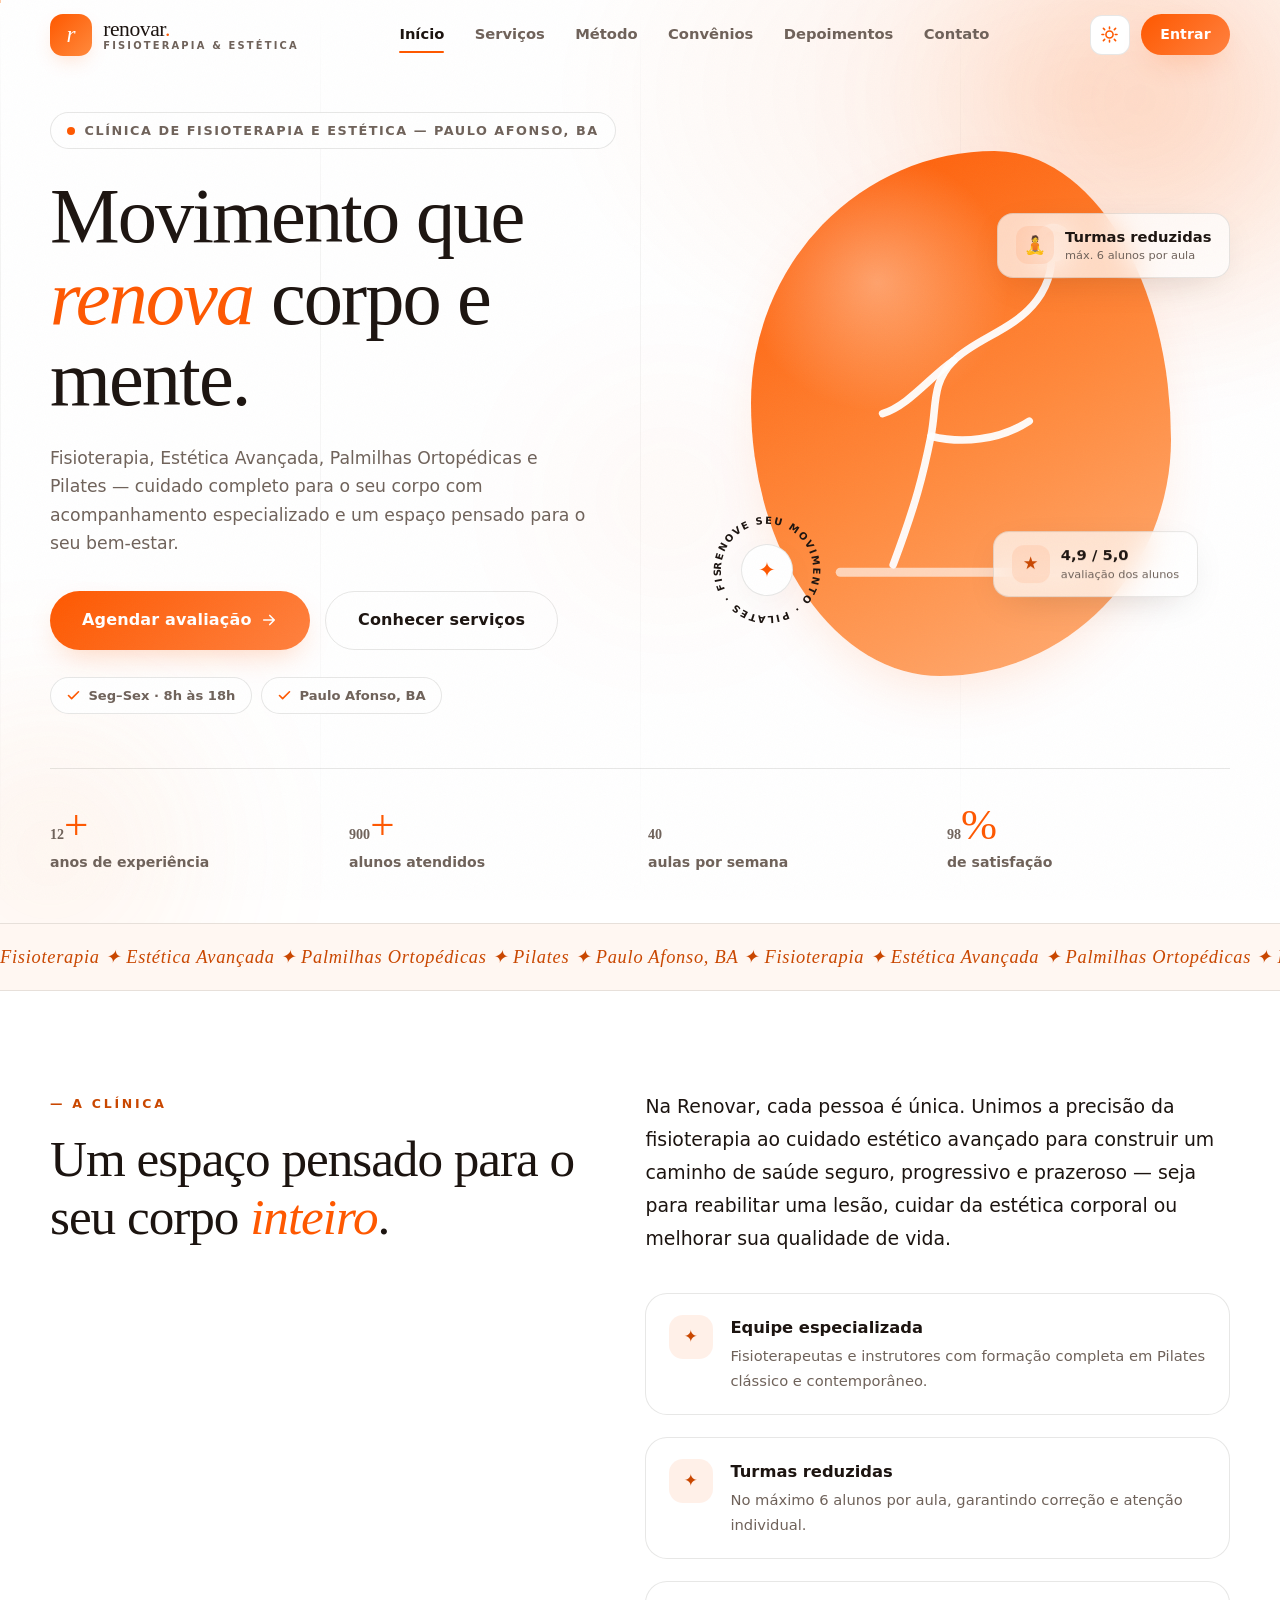
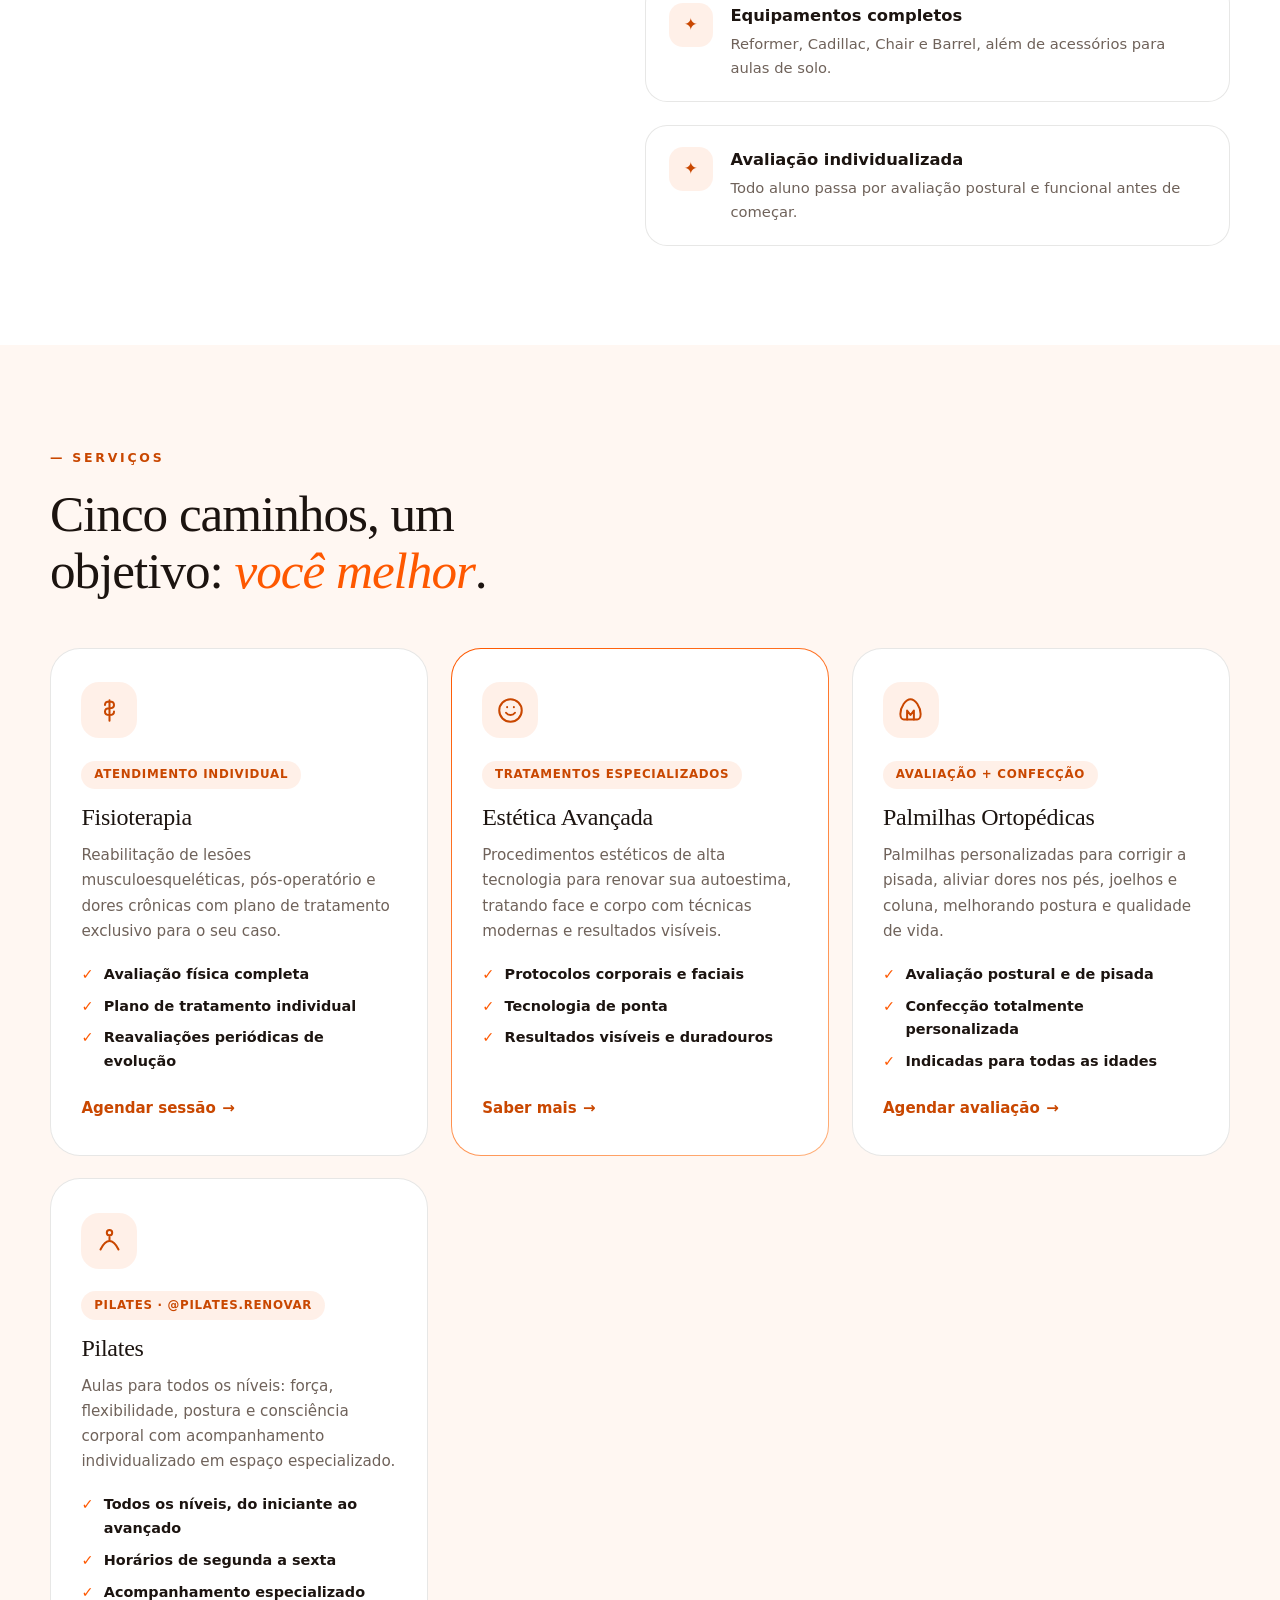
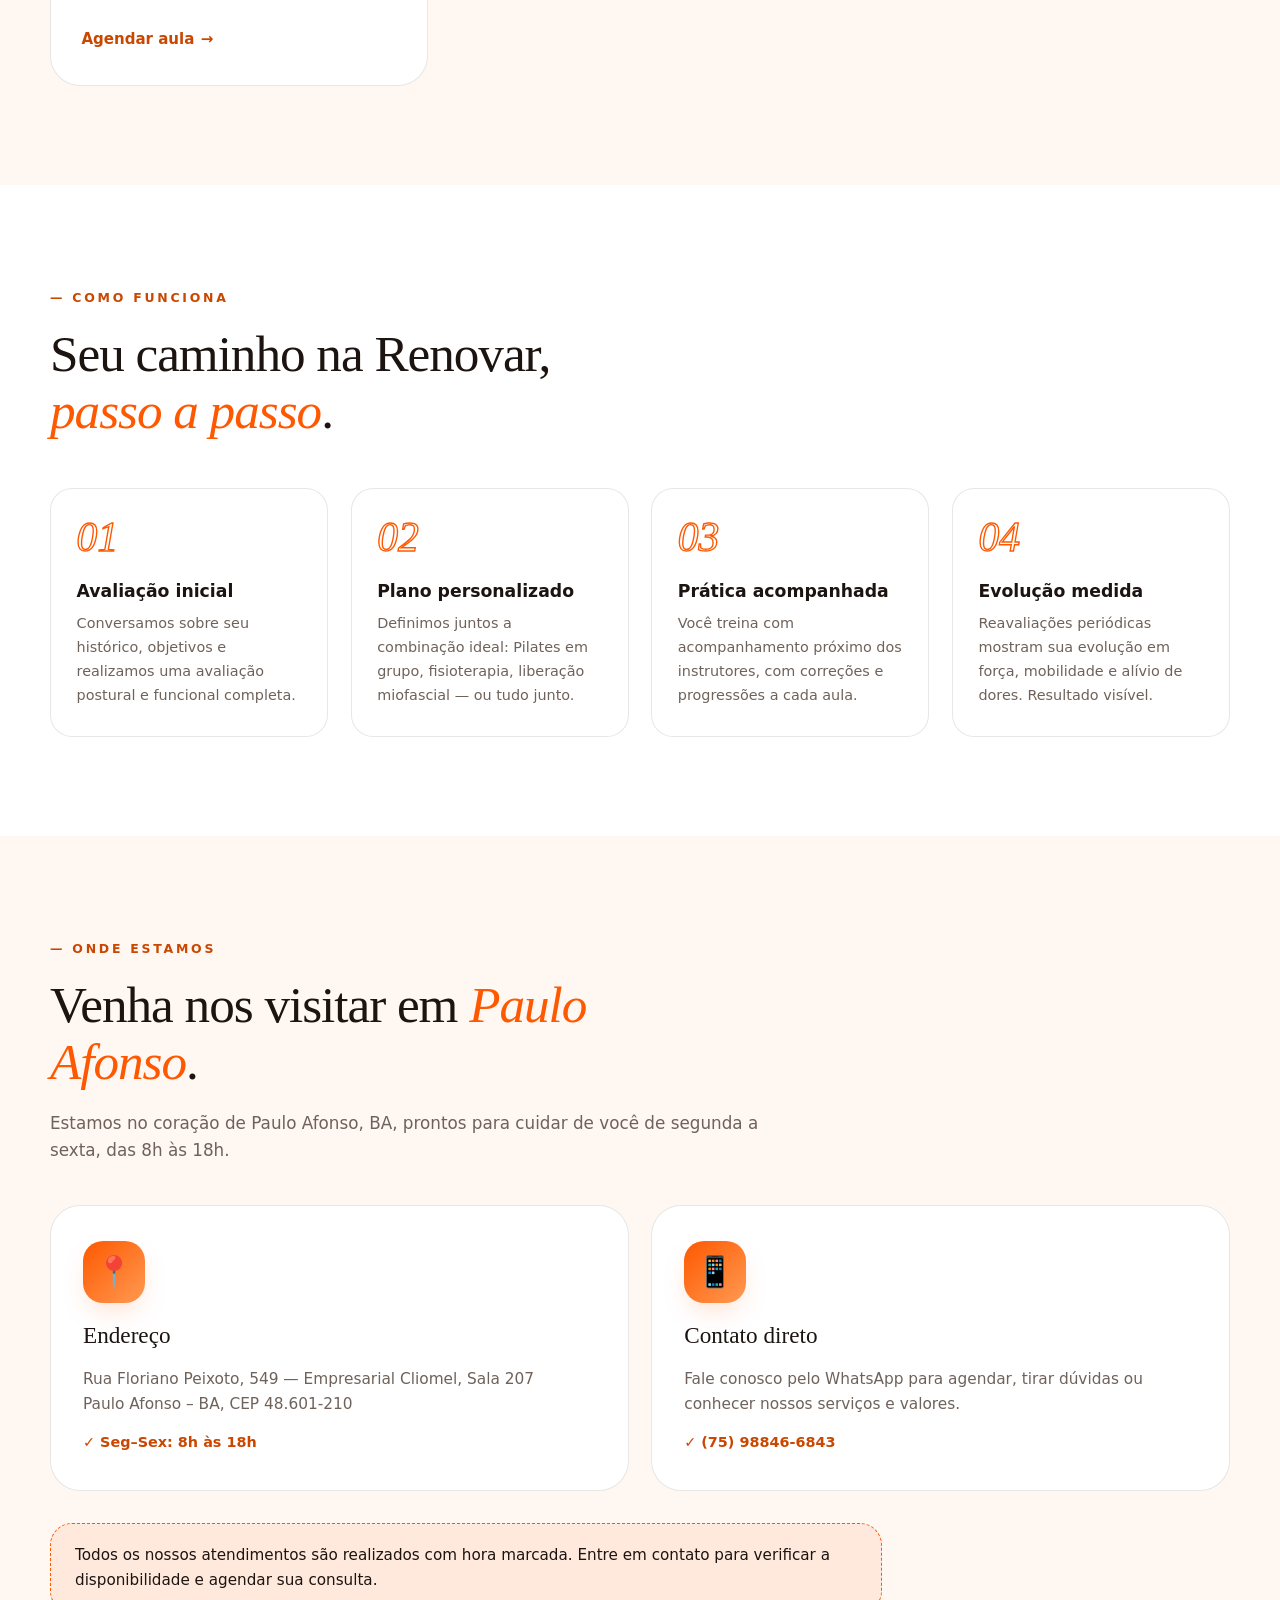
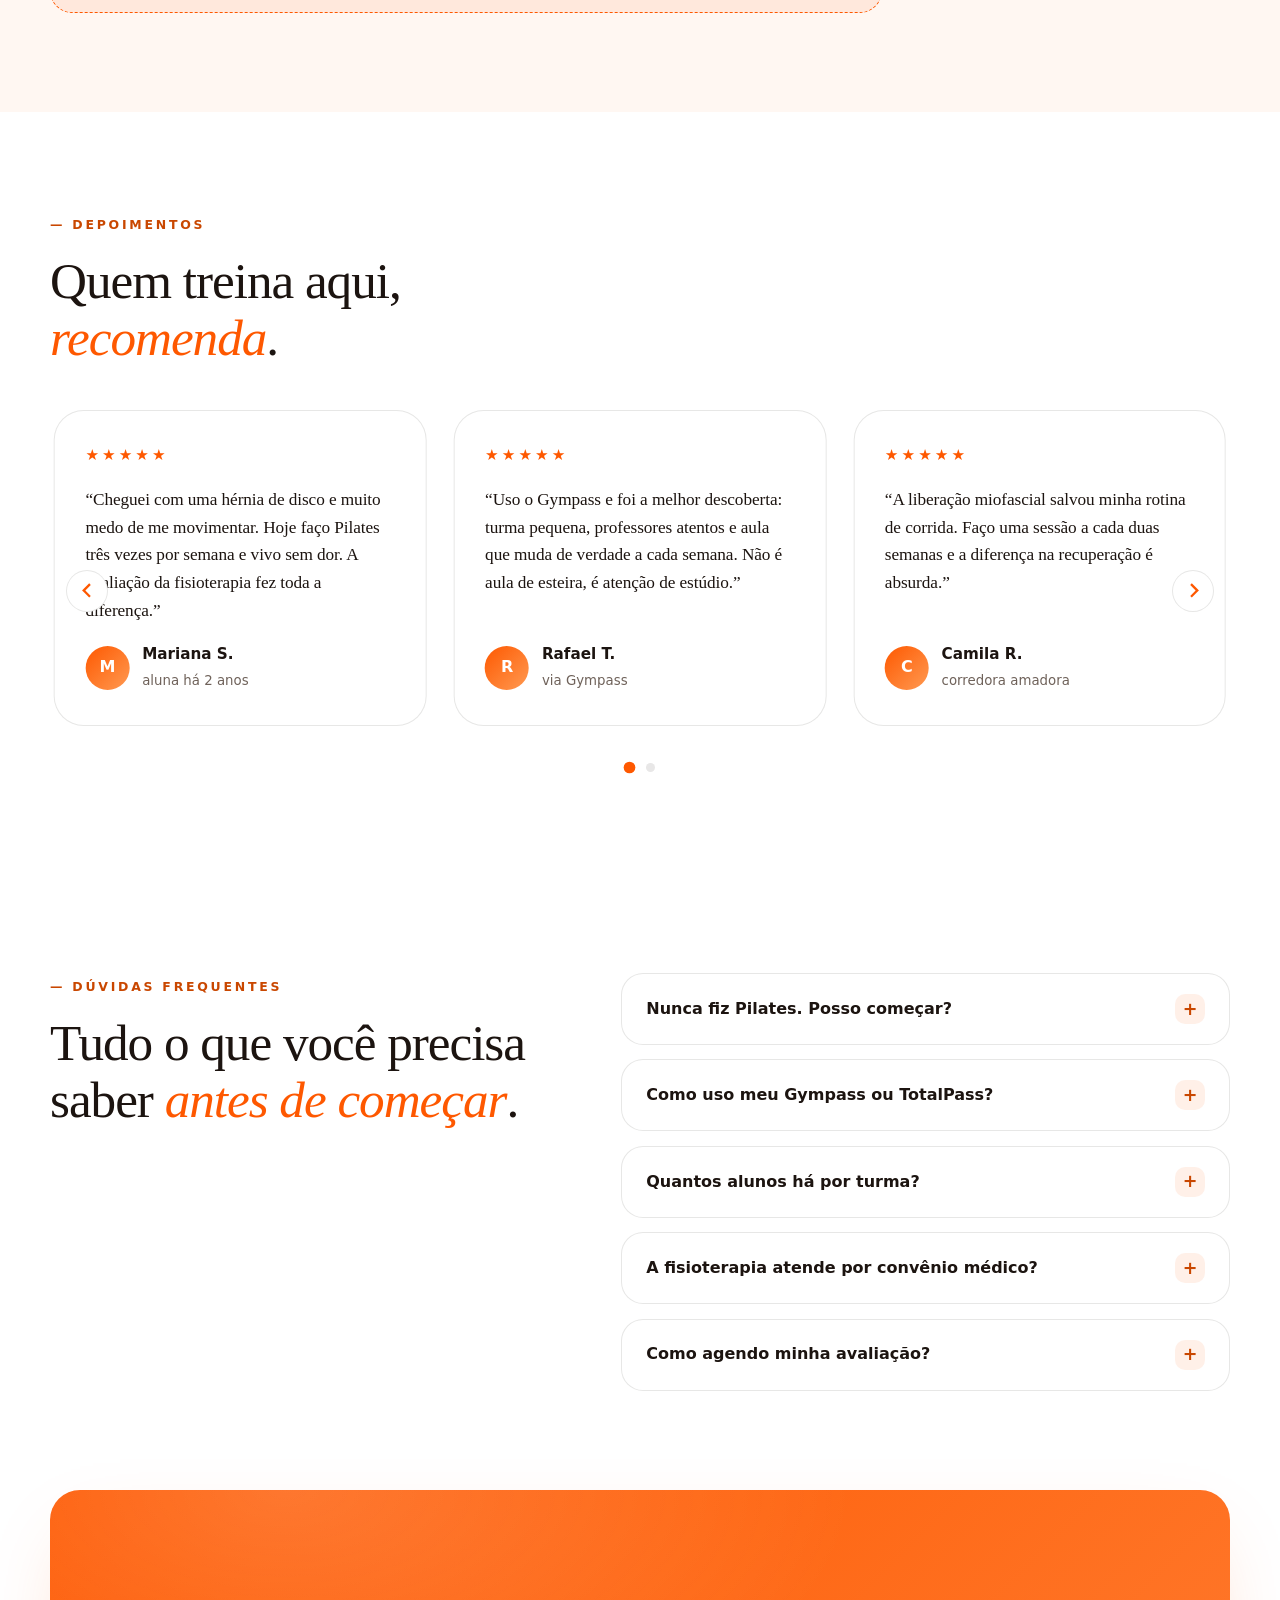
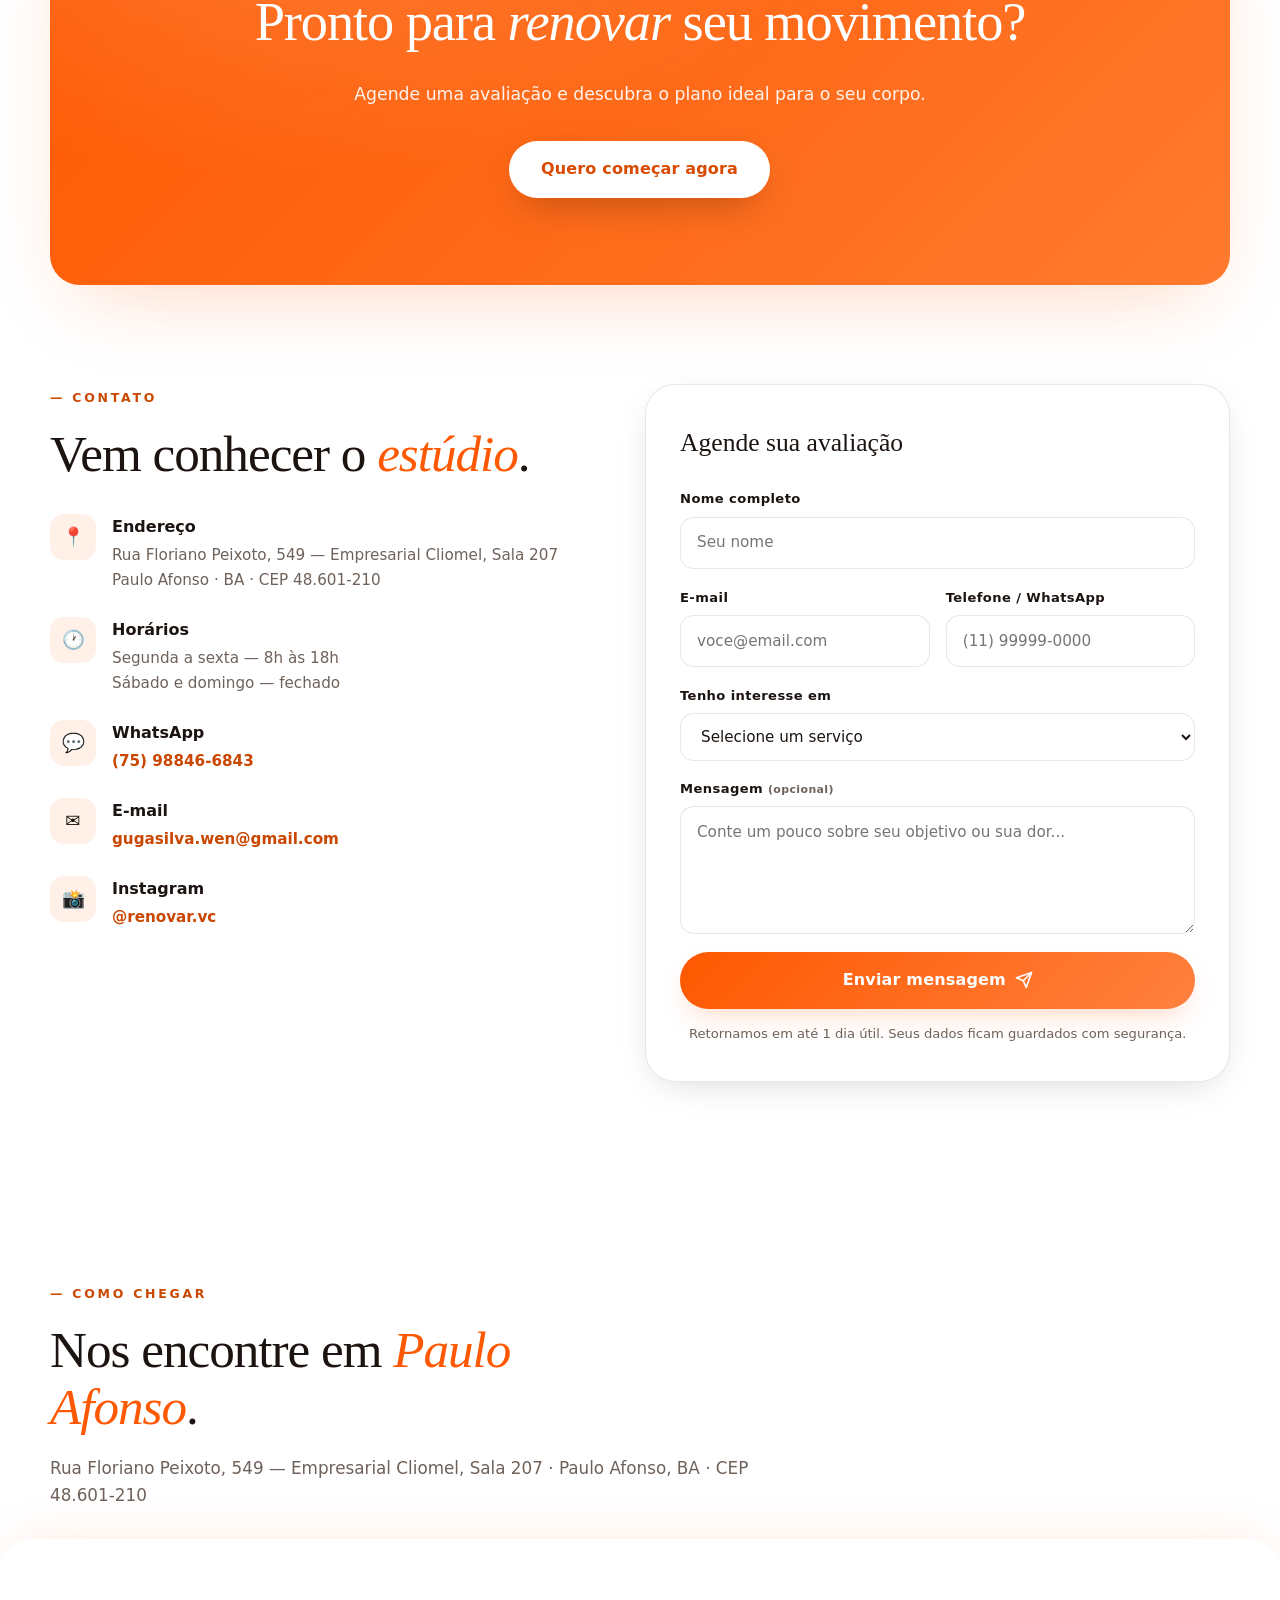
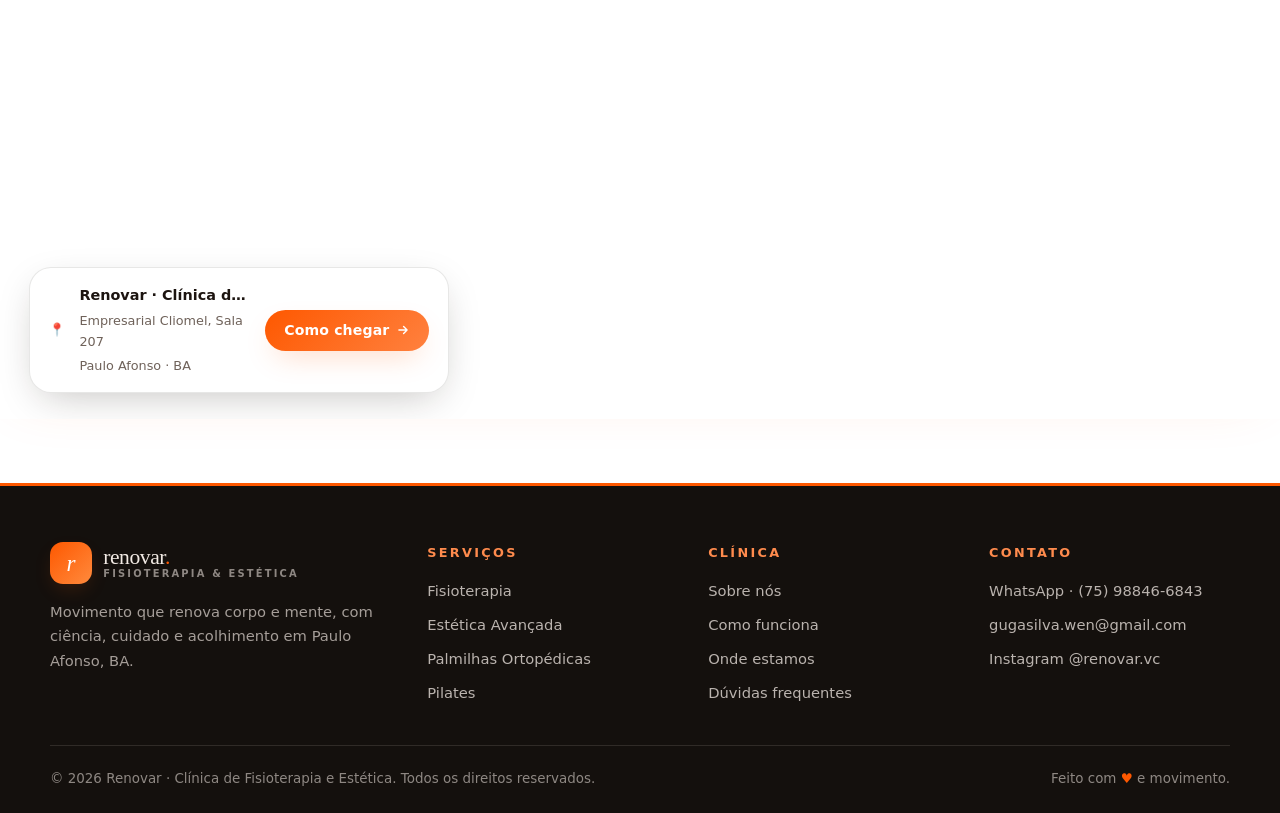
==== commit a384e828: "fix(seguranca): corrige constraints de servicos, adiciona CSP e remove NPS ficticio - Constraints de" ====
--- a/app.html
+++ b/app.html
@@ -3,6 +3,8 @@
 <head>
   <meta charset="UTF-8" />
   <meta name="viewport" content="width=device-width, initial-scale=1.0" />
+  <!-- Política de segurança de conteúdo: restringe origens e bloqueia enquadramento (anti-clickjacking) -->
+  <meta http-equiv="Content-Security-Policy" content="default-src 'self'; script-src 'self' 'unsafe-inline'; style-src 'self' 'unsafe-inline' https://fonts.googleapis.com; font-src https://fonts.gstatic.com; img-src 'self' data: https: blob:; connect-src 'self' https://*.supabase.co wss://*.supabase.co; frame-ancestors 'none'; base-uri 'self'; form-action 'self'" />
   <title>Renovar · Sistema</title>
   <meta name="robots" content="noindex" />
   <meta name="color-scheme" content="light dark" />
